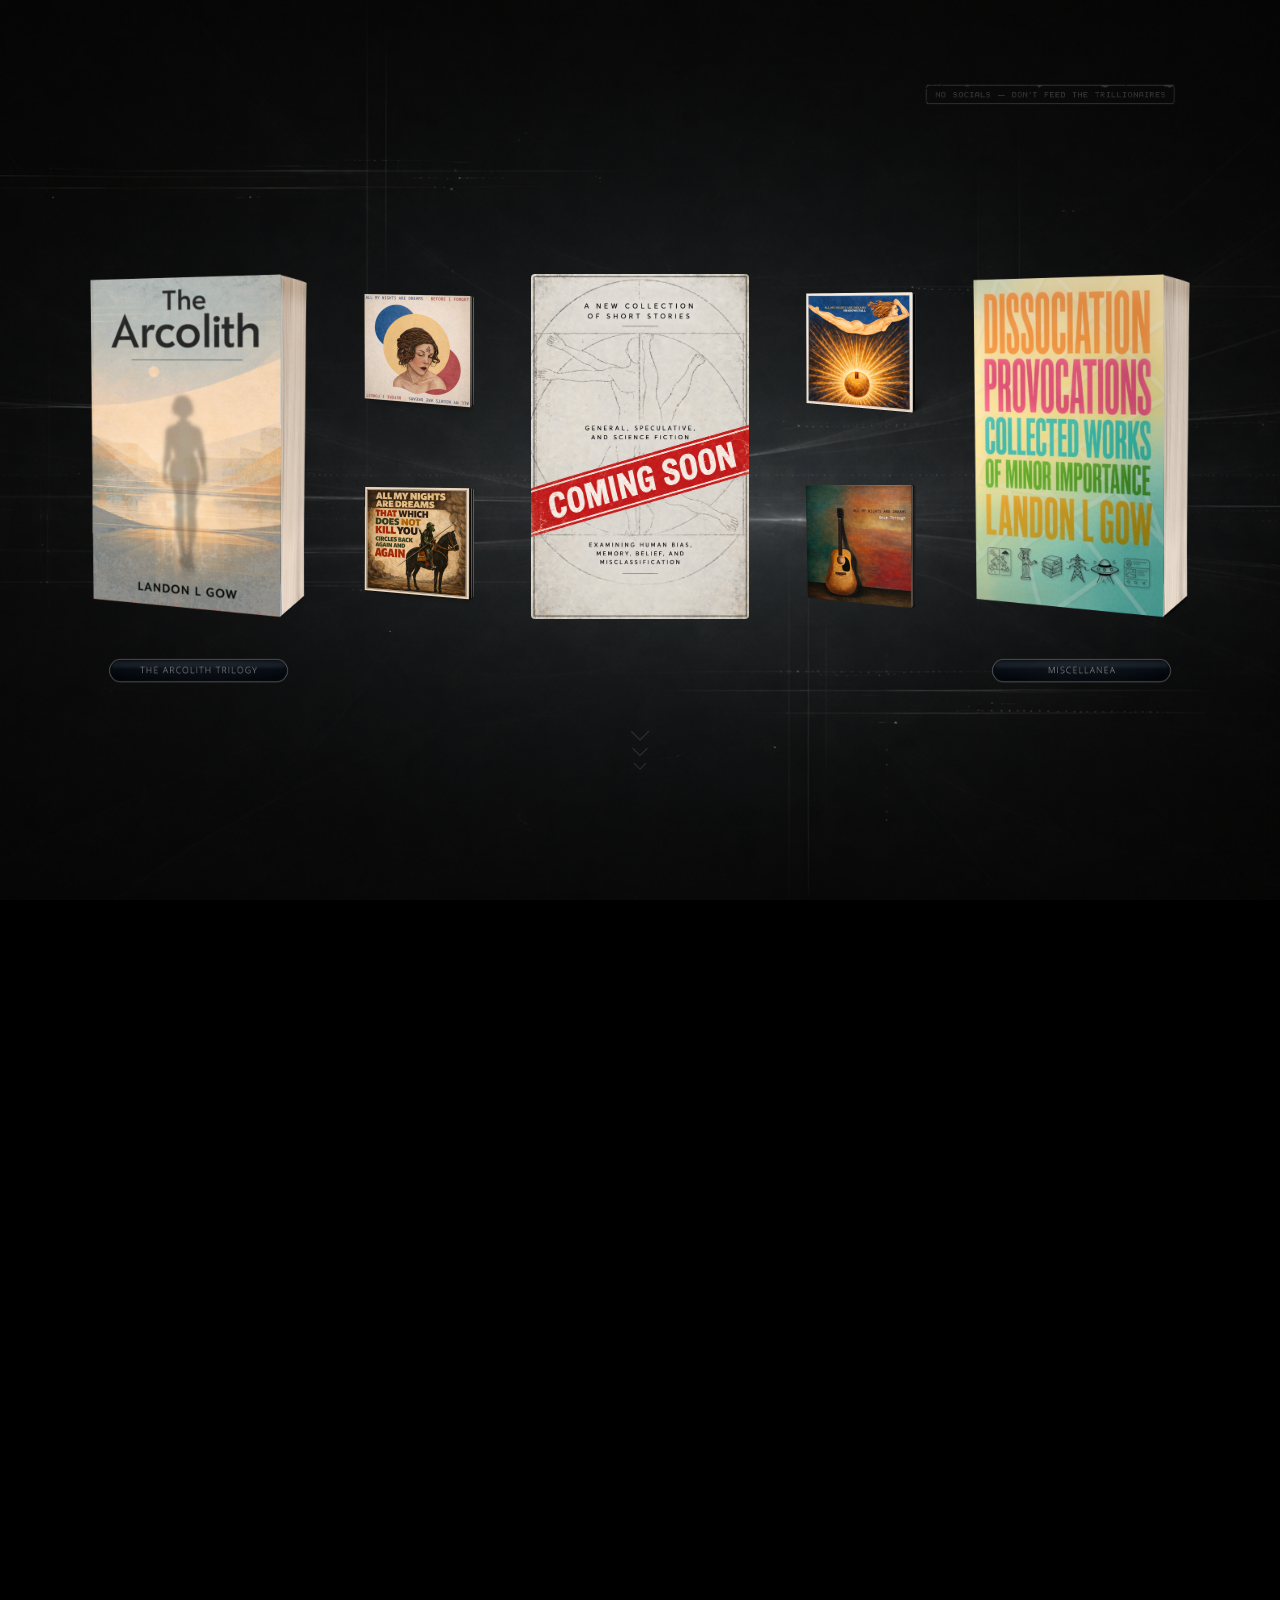
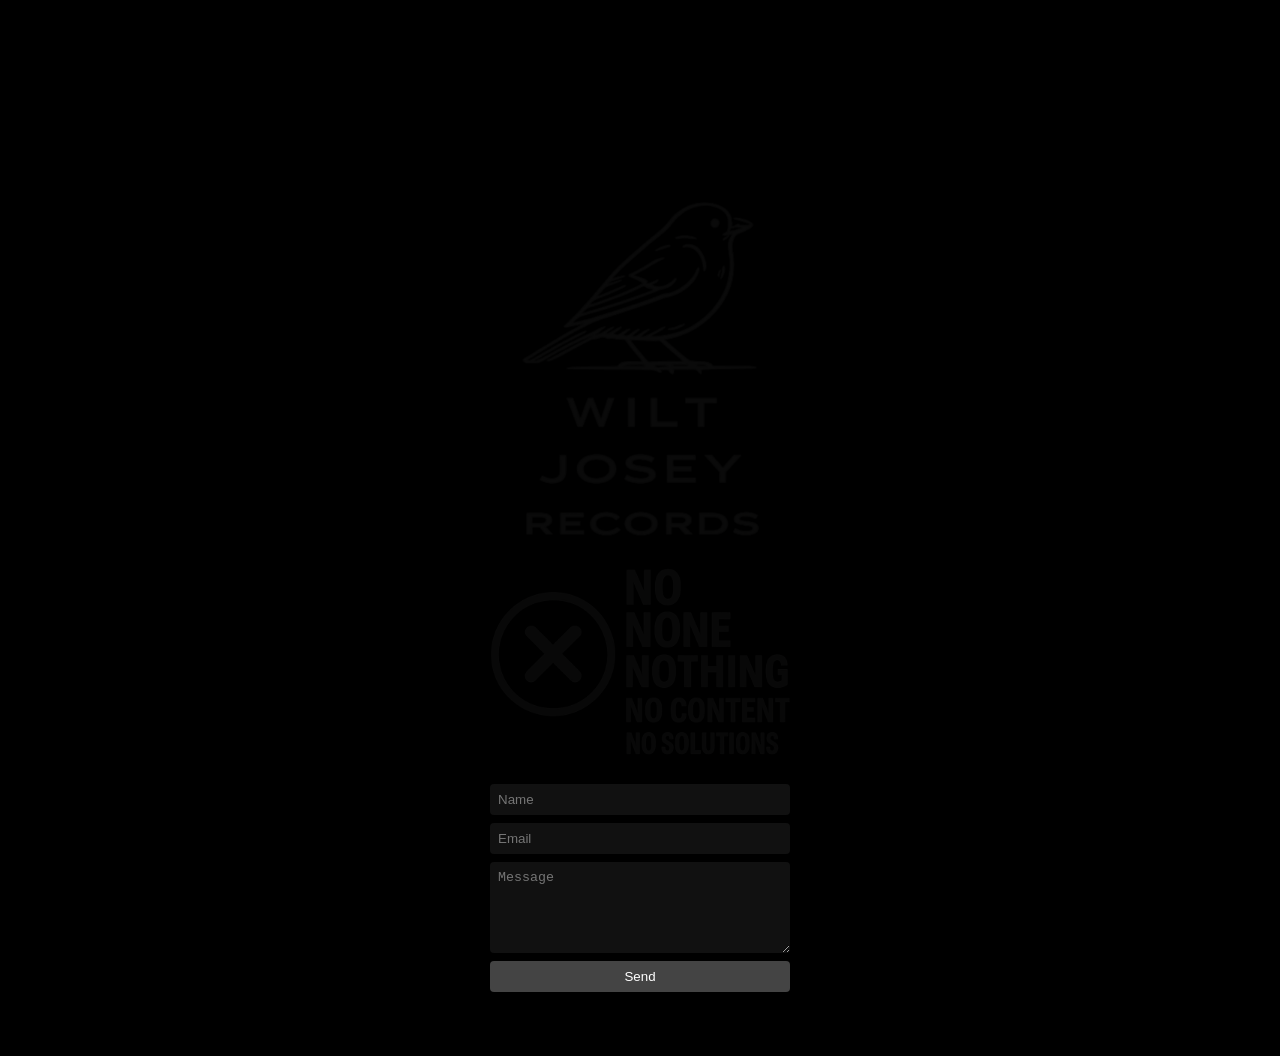
==== index.html @ 3ee7d04f "Add files via upload" ====
<!DOCTYPE html>
<html lang="en">
<head>
  <meta charset="UTF-8">
  <meta name="viewport" content="width=device-width, initial-scale=1, viewport-fit=cover">
  <title>Landon L Gow | Author of the Arcolith Trilogy</title>

  <link rel="icon" href="favicon.ico" type="image/x-icon">
  <link rel="icon" type="image/png" sizes="16x16" href="favicon-16x16.png">
  <link rel="icon" type="image/png" sizes="32x32" href="favicon-32x32.png">
  <link rel="apple-touch-icon" sizes="180x180" href="apple-touch-icon.png">
  <link rel="manifest" href="site.webmanifest">

  <meta name="keywords" content="Landon L Gow, Landon Gow, Landon Leroy Gow, Arcolith Trilogy, Dissociation Provocations, This Flag Raised in Rebellion, books, music, author">
  <meta name="description" content="Official website of Landon L Gow, author of the Arcolith Trilogy, Dissociation Provocations, and This Flag Raised in Rebellion.">

  <style>
    html, body {
      margin: 0;
      padding: 0;
      height: 100%;
      font-family: Arial, sans-serif;
      color: #fff;
      background-color: #000;
      background-image: url("site_background.png");
      background-size: cover;
      background-position: center;
      background-repeat: no-repeat;
      background-attachment: fixed;
    }

    .hidden-seo {
      position: absolute;
      left: -9999px;
      top: -9999px;
    }

    .hero {
      position: relative;
      display: flex;
      justify-content: center;
      align-items: center;
      min-height: 100vh;
      width: 100%;
      overflow-x: auto;
      padding: 0 2rem;
      box-sizing: border-box;
    }

    .hero-stage {
      position: relative;
      display: flex;
      align-items: center;
      min-height: 100vh;
      width: max-content;
      flex-shrink: 0;
    }

    .no-socials-badge {
      position: absolute;
      top: 2.75rem;
      right: 0;
      width: 280px;
      opacity: 0.48;
      transition: opacity 0.25s ease, filter 0.35s ease;
      z-index: 2;
      cursor: pointer;
      user-select: none;
      -webkit-user-select: none;
    }

    .no-socials-badge:hover {
      opacity: 0.68;
    }

    /* Secret master sound switch: only a very faint visual change when active. */
    .no-socials-badge.sound-on {
      opacity: 0.72;
      filter: drop-shadow(0 0 7px rgba(255, 255, 255, 0.12));
    }

    .no-socials-badge.sound-on:hover {
      opacity: 0.82;
    }

    .no-socials-badge:focus-visible {
      outline: 1px solid rgba(255, 255, 255, 0.35);
      outline-offset: 5px;
    }

    .no-socials-badge img {
      width: 100%;
      height: auto;
      display: block;
      pointer-events: none;
    }

    .scroll-cue {
      position: absolute;
      left: 50%;
      top: calc(50% + 275px);
      transform: translateX(-50%);
      display: flex;
      flex-direction: column;
      align-items: center;
      gap: 5px;
      opacity: 0.34;
      transition: opacity 0.2s ease;
      z-index: 2;
      cursor: default;
    }

    .scroll-cue:hover {
      opacity: 0.72;
    }

    .scroll-cue span {
      display: block;
      border-right: 1px solid rgba(180, 180, 180, 0.58);
      border-bottom: 1px solid rgba(180, 180, 180, 0.58);
      transform: rotate(45deg);
      animation: scrollCuePulse 2.8s ease-in-out infinite;
    }

    .scroll-cue span:nth-child(1) {
      width: 12px;
      height: 12px;
      animation-delay: 0s;
    }

    .scroll-cue span:nth-child(2) {
      width: 10px;
      height: 10px;
      animation-delay: 0.18s;
    }

    .scroll-cue span:nth-child(3) {
      width: 8px;
      height: 8px;
      animation-delay: 0.36s;
    }

    @keyframes scrollCuePulse {
      0%, 100% {
        opacity: 0.14;
      }

      50% {
        opacity: 0.62;
      }
    }

    .products {
      display: flex;
      gap: 2rem;
      align-items: stretch;
      flex-shrink: 0;
    }

    .products > a,
    .coming-soon-wrap,
    .album-stack a,
    .arcolith-wrap,
    .miscellanea-wrap {
      display: inline-block;
      perspective: 900px;
      perspective-origin: center;
    }

    .products > a img,
    .coming-soon-wrap img,
    .arcolith-wrap > a img,
    .miscellanea-wrap > a img {
      height: 345px;
      width: auto;
      border-radius: 4px;
      transition: transform 0.45s ease;
      display: block;
    }

    /* The teaser has product hover effects, but is intentionally not a link. */
    .coming-soon-wrap {
      cursor: default;
    }

    .album-stack {
      display: flex;
      flex-direction: column;
      gap: 2rem;
      align-items: center;
    }

    .album-stack a img {
      width: 160px;
      border-radius: 4px;
      transition: transform 0.45s ease;
      display: block;
    }

    .arcolith-wrap,
    .miscellanea-wrap {
      position: relative;
    }

    .trilogy-button-container,
    .miscellanea-button-container {
      position: absolute;
      left: 50%;
      top: calc(100% + 32px);
      transform: translateX(-50%);
      display: flex;
      justify-content: center;
      width: 100%;
      z-index: 1;
    }

    .trilogy-button,
    .miscellanea-button {
      display: inline-block;
      opacity: 0.78;
      transition: opacity 0.2s ease;
      max-width: 180px;
    }

    .trilogy-button:hover,
    .miscellanea-button:hover {
      opacity: 1;
    }

    .trilogy-button img,
    .miscellanea-button img {
      width: 100%;
      display: block;
    }

    .miscellanea-button {
      padding: 0;
      border: 0;
      background: transparent;
      cursor: pointer;
      border-radius: 0;
    }

    .miscellanea-button:hover {
      background: transparent;
    }

    /* FIX: ensure hovered item comes above button */
    .products > a:hover,
    .coming-soon-wrap:hover,
    .album-stack a:hover,
    .arcolith-wrap > a:hover,
    .miscellanea-wrap > a:hover {
      position: relative;
      z-index: 10;
    }

    .products > a:hover img,
    .coming-soon-wrap:hover img,
    .album-stack a:hover img,
    .arcolith-wrap > a:hover img,
    .miscellanea-wrap > a:hover img {
      transform: translateX(10px) rotateY(-8deg) scale(1.35);
    }

    .miscellanea-modal {
      position: fixed;
      inset: 0;
      z-index: 1000;
      display: flex;
      align-items: center;
      justify-content: center;
      padding: 2rem;
      box-sizing: border-box;
      background: rgba(0, 0, 0, 0.78);
    }

    .miscellanea-modal[hidden] {
      display: none;
    }

    .miscellanea-panel {
      position: relative;
      width: min(760px, 92vw);
      max-height: 82vh;
      overflow-y: auto;
      background: rgba(86, 88, 90, 0.97);
      color: #f4f4f4;
      border: 1px solid rgba(220, 220, 220, 0.42);
      border-radius: 10px;
      box-shadow: 0 0 35px rgba(0, 0, 0, 0.85);
      padding: 2rem;
      box-sizing: border-box;
    }

    .miscellanea-close {
      position: sticky;
      top: 0;
      float: right;
      margin-top: -0.75rem;
      margin-right: -0.75rem;
      width: 2rem;
      height: 2rem;
      padding: 0;
      border: 1px solid rgba(255, 255, 255, 0.35);
      border-radius: 50%;
      background: #222;
      color: #fff;
      font-size: 1.2rem;
      line-height: 1;
      cursor: pointer;
      z-index: 2;
    }

    .miscellanea-close:hover {
      background: #000;
    }

    .miscellanea-panel h2 {
      margin: 0 0 1.5rem;
      font-weight: normal;
      letter-spacing: 0.28em;
      text-align: center;
      font-size: 1.15rem;
      color: #fff;
    }

    .miscellanea-item {
      display: flex;
      gap: 1.25rem;
      padding: 1.4rem 0;
      border-top: 1px solid rgba(255, 255, 255, 0.22);
    }

    .miscellanea-item:first-of-type {
      border-top: 0;
      padding-top: 0;
    }

    .miscellanea-cover {
      flex: 0 0 120px;
    }

    .miscellanea-cover img {
      width: 120px;
      height: 192px;
      object-fit: cover;
      display: block;
      border-radius: 3px;
      box-shadow: 0 4px 14px rgba(0, 0, 0, 0.55);
      transition: transform 0.2s ease, opacity 0.2s ease;
    }

    /* Keep this cover's full artwork visible without cropping or stretching. */
    .miscellanea-cover.rebellion-cover img {
      height: auto;
      object-fit: contain;
    }

    .miscellanea-cover img:hover {
      transform: scale(1.035);
      opacity: 0.92;
    }

    /* Square artwork used by the vinyl and Bandcamp miscellanea entries. */
    .miscellanea-covers-row {
      display: flex;
      gap: 0.85rem;
      align-items: flex-start;
      flex-wrap: wrap;
    }

    .miscellanea-cover.square {
      flex: 0 0 auto;
    }

    .miscellanea-cover.square img {
      width: 120px;
      height: 120px;
      object-fit: cover;
    }

    .miscellanea-copy h3 {
      margin: 0 0 0.35rem;
      font-size: 1.05rem;
      letter-spacing: 0.08em;
      text-transform: uppercase;
      color: #fff;
    }

    .miscellanea-date {
      margin: 0 0 0.85rem;
      font-size: 0.86rem;
      color: #d8d8d8;
    }

    .miscellanea-copy p {
      margin: 0 0 0.8rem;
      line-height: 1.45;
      font-size: 0.95rem;
      color: #f0f0f0;
    }

    .miscellanea-copy a {
      color: #fff;
      text-decoration: underline;
      text-underline-offset: 3px;
    }

    .miscellanea-copy a:hover {
      color: #ddd;
    }

    .contact {
      width: 100%;
      display: flex;
      flex-direction: column;
      align-items: center;
      padding-top: 100vh;
      padding-bottom: 4rem;
    }

    .logo-container img {
      max-width: 300px;
      margin-bottom: 1.5rem;
    }

    form {
      display: flex;
      flex-direction: column;
      gap: 0.5rem;
      width: 300px;
    }

    input, textarea, button {
      padding: 0.5rem;
      background: #111;
      color: #fff;
      border: none;
      border-radius: 4px;
    }

    button {
      background: #444;
      cursor: pointer;
    }

    button:hover {
      background: #666;
    }

    @media (max-width: 700px) {
      .miscellanea-panel {
        padding: 1.25rem;
      }

      .miscellanea-item {
        flex-direction: column;
        align-items: center;
        text-align: left;
      }

      .miscellanea-cover {
        flex-basis: auto;
      }

      .miscellanea-copy {
        width: 100%;
      }
    }
  
    /*
      ------------------------------------------------------------
      MOBILE / TOUCH SUPPORT
      ------------------------------------------------------------
      Desktop layout above is intentionally left unchanged.
      On phones, the main product row remains a horizontal "shelf"
      rather than becoming a conventional stacked storefront.
    */

    @media (max-width: 900px) {
      html, body {
        width: 100%;
        min-height: 100%;
        height: auto;
      }

      body {
        overflow-x: hidden;
        /* Mobile Safari/Chrome are more reliable without fixed backgrounds. */
        background-attachment: scroll;
      }

      .hero {
        min-height: 100svh;
        justify-content: flex-start;
        overflow-x: auto;
        overflow-y: hidden;
        padding: 0 1rem;
        -webkit-overflow-scrolling: touch;
        overscroll-behavior-x: contain;
        scrollbar-width: thin;
      }

      /*
        Important: centering an element wider than the viewport can make the
        left edge unreachable in a horizontal scroller. On mobile the stage
        therefore begins at the left and can be deliberately swiped sideways.
      */
      .hero-stage {
        min-height: 100svh;
        width: max-content;
        padding: 0 1rem;
      }

      .products {
        gap: 1.25rem;
      }

      .products > a img,
      .coming-soon-wrap img,
      .arcolith-wrap > a img,
      .miscellanea-wrap > a img {
        height: 275px;
      }

      .album-stack {
        gap: 1.25rem;
      }

      .album-stack a img {
        width: 128px;
      }

      .trilogy-button-container,
      .miscellanea-button-container {
        top: calc(100% + 24px);
      }

      .trilogy-button,
      .miscellanea-button {
        max-width: 150px;
      }

      /*
        The badge is also the master sound switch. Keep it reachable without
        forcing a phone visitor to swipe to the far end of the product shelf.
      */
      .no-socials-badge {
        position: fixed;
        top: max(0.75rem, env(safe-area-inset-top));
        right: max(0.75rem, env(safe-area-inset-right));
        width: min(210px, 58vw);
        z-index: 60;
      }

      /*
        Keep the downward cue near the initially visible viewport rather than
        the geometric center of the much wider product shelf.
      */
      .scroll-cue {
        left: 50vw;
        top: calc(100svh - 88px);
      }

      .contact {
        padding-top: 85svh;
        padding-left: 1rem;
        padding-right: 1rem;
        box-sizing: border-box;
      }

      .logo-container img {
        max-width: min(300px, calc(100vw - 2rem));
        height: auto;
      }

      form {
        width: min(300px, calc(100vw - 2rem));
      }

      .miscellanea-modal {
        padding: max(0.75rem, env(safe-area-inset-top))
                 max(0.75rem, env(safe-area-inset-right))
                 max(0.75rem, env(safe-area-inset-bottom))
                 max(0.75rem, env(safe-area-inset-left));
      }

      .miscellanea-panel {
        width: min(760px, 96vw);
        max-height: 88svh;
      }
    }

    /*
      Phones/tablets can emulate :hover after a tap and leave an item enlarged.
      Disable only the hover-only visual transformations on devices that do
      not have a precise hovering pointer. Desktop mouse behavior is untouched.
    */
    @media (hover: none), (pointer: coarse) {
      .products > a:hover img,
      .coming-soon-wrap:hover img,
      .album-stack a:hover img,
      .arcolith-wrap > a:hover img,
      .miscellanea-wrap > a:hover img,
      .miscellanea-cover img:hover {
        transform: none;
      }

      .products > a:hover,
      .coming-soon-wrap:hover,
      .album-stack a:hover,
      .arcolith-wrap > a:hover,
      .miscellanea-wrap > a:hover {
        z-index: auto;
      }

      .trilogy-button:hover,
      .miscellanea-button:hover {
        opacity: 0.78;
      }

      .no-socials-badge:hover {
        opacity: 0.48;
      }

      .no-socials-badge.sound-on:hover {
        opacity: 0.72;
      }
    }

    @media (max-width: 700px) {
      .miscellanea-panel {
        padding: 1.1rem;
      }

      .miscellanea-item {
        gap: 0.9rem;
      }

      .miscellanea-cover img {
        width: 110px;
        height: 176px;
      }

      .miscellanea-cover.square img {
        width: 110px;
        height: 110px;
      }

      .miscellanea-covers-row {
        justify-content: center;
      }
    }

  
    /* Mobile-only terminal recommendation */
    .mobile-terminal-note {
      display: none;
    }

    @keyframes terminalRecommendPulse {
      0%, 100% { opacity: 0.18; }
      50% { opacity: 0.48; }
    }

    @media (max-width: 900px) {
      .mobile-terminal-note {
        position: fixed;
        left: 50%;
        bottom: max(0.7rem, env(safe-area-inset-bottom));
        transform: translateX(-50%);
        display: block;
        z-index: 70;
        pointer-events: none;
        user-select: none;
        -webkit-user-select: none;
        white-space: nowrap;
        font-size: clamp(0.56rem, 2.2vw, 0.72rem);
        font-weight: 400;
        letter-spacing: 0.16em;
        color: rgba(220, 220, 220, 0.8);
        text-shadow: 0 0 6px rgba(255, 255, 255, 0.08);
        animation: terminalRecommendPulse 3.8s ease-in-out infinite;
      }
    }

    @media (prefers-reduced-motion: reduce) {
      .mobile-terminal-note {
        animation: none;
        opacity: 0.34;
      }
    }

  
    /*
      ------------------------------------------------------------
      MOBILE POLISH: SCROLL CUE + LANDSCAPE BADGE
      ------------------------------------------------------------
      These overrides affect only screens 900px wide or narrower.
      Desktop presentation remains unchanged.
    */

    @media (max-width: 900px) {
      /*
        Keep the arrows tied to the visible phone screen rather than to the
        extra-wide horizontal product shelf. They sit above the terminal note.
      */
      .scroll-cue {
        position: fixed;
        left: 50%;
        top: auto;
        bottom: max(3.35rem, calc(env(safe-area-inset-bottom) + 3.35rem));
        transform: translateX(-50%);
        z-index: 65;
        pointer-events: none;
        opacity: 0.42;
        visibility: visible;
        transition: opacity 0.28s ease, visibility 0.28s ease;
      }

      .scroll-cue.mobile-cue-hidden {
        opacity: 0 !important;
        visibility: hidden;
      }
    }

    /*
      Landscape phones have very little vertical room. The sound badge stops
      being fixed and becomes part of the beginning of the wide shelf instead,
      so it cannot sit on top of products while the visitor swipes sideways.
    */
    @media (max-width: 900px) and (orientation: landscape) {
      .hero-stage {
        padding-top: 4rem;
        padding-bottom: 3.5rem;
      }

      .no-socials-badge {
        position: absolute;
        top: 0.45rem;
        left: 1rem;
        right: auto;
        width: min(150px, 30vw);
      }

      .products {
        gap: 1rem;
      }

      .products > a img,
      .coming-soon-wrap img,
      .arcolith-wrap > a img,
      .miscellanea-wrap > a img {
        height: min(220px, 54svh);
      }

      .album-stack {
        gap: 1rem;
      }

      .album-stack a img {
        width: min(104px, 26svh);
      }

      .trilogy-button-container,
      .miscellanea-button-container {
        top: calc(100% + 12px);
      }

      .trilogy-button,
      .miscellanea-button {
        max-width: 125px;
      }

      .scroll-cue {
        bottom: max(2.9rem, calc(env(safe-area-inset-bottom) + 2.9rem));
      }

      .mobile-terminal-note {
        bottom: max(0.45rem, env(safe-area-inset-bottom));
        font-size: 0.54rem;
        letter-spacing: 0.14em;
      }
    }

  </style>
</head>

<body>

  <div class="mobile-terminal-note">DESKTOP TERMINAL RECOMMENDED</div>


<!--
  SITE AUDIO
  These six audio files belong in the same GitHub folder as index.html.
  No visible audio controls are created.
-->
<audio id="site-ambience" loop preload="auto" playsinline aria-hidden="true">
  <source src="ambience.ogg" type="audio/ogg">
  <source src="ambience.mp3" type="audio/mpeg">
</audio>

<audio id="product-hover-audio" preload="auto" playsinline aria-hidden="true">
  <source src="hover-product.ogg" type="audio/ogg">
  <source src="hover-product.mp3" type="audio/mpeg">
</audio>

<audio id="control-hover-audio" preload="auto" playsinline aria-hidden="true">
  <source src="hover-control.ogg" type="audio/ogg">
  <source src="hover-control.mp3" type="audio/mpeg">
</audio>

<div class="hidden-seo">
  Landon L Gow, Arcolith Trilogy
</div>

<div class="hero">
  <div class="hero-stage">

    <div
      class="no-socials-badge"
      id="sound-toggle"
      role="button"
      tabindex="0"
      aria-pressed="false"
      aria-label="Toggle site sound"
      title="Sound"
    >
      <img src="no_socials.png" alt="No socials — don’t feed the trillionaires">
    </div>

    <div class="products">

      <div class="arcolith-wrap">
        <a href="https://www.amazon.com/dp/B0GWX8HHRP" target="_blank" rel="noopener">
          <img src="book.png" alt="The Arcolith">
        </a>

        <div class="trilogy-button-container">
          <a href="arcolith.html" class="trilogy-button">
            <img src="seriesbutton.png" alt="The Arcolith Trilogy">
          </a>
        </div>
      </div>

      <div class="album-stack">
        <a href="https://elasticstage.com/amnad/releases/before-i-forget-album" target="_blank">
          <img src="album2.png">
        </a>
        <a href="https://elasticstage.com/amnad/releases/that-which-does-not-kill-you-circles-back-again-and-again-album" target="_blank">
          <img src="album3.png">
        </a>
      </div>

      <div class="coming-soon-wrap">
        <img src="coming_soon_538x855.png" width="538" height="855"
             alt="Coming soon: a new collection of short stories. General, speculative, and science fiction examining human bias, memory, belief, and misclassification."
             onerror="this.onerror=null; this.src='coming_soon_538x855(1).png';">
      </div>

      <div class="album-stack">
        <a href="https://elasticstage.com/amnad/releases/shadows-fall-album" target="_blank">
          <img src="album.png">
        </a>
        <a href="https://allmynightsaredreams.bandcamp.com/album/once-through" target="_blank">
          <img src="album4.png">
        </a>
      </div>

      <div class="miscellanea-wrap">
        <a href="https://www.amazon.com/dp/B0FVTB26S2" target="_blank" rel="noopener">
          <img src="book3.png" alt="Dissociation Provocations: Collected Works of Minor Importance">
        </a>

        <div class="miscellanea-button-container">
          <button type="button" class="miscellanea-button" id="open-miscellanea" aria-haspopup="dialog" aria-controls="miscellanea-modal">
            <img src="miscellanea_button.png" alt="Miscellanea">
          </button>
        </div>
      </div>

    </div>

    <div class="scroll-cue" aria-hidden="true">
      <span></span>
      <span></span>
      <span></span>
    </div>

  </div>
</div>

<div class="miscellanea-modal" id="miscellanea-modal" role="dialog" aria-modal="true" aria-labelledby="miscellanea-title" hidden>
  <div class="miscellanea-panel">
    <button type="button" class="miscellanea-close" id="close-miscellanea" aria-label="Close miscellanea popup">×</button>

    <h2 id="miscellanea-title">MISCELLANEA</h2>

    <div class="miscellanea-item">
      <a class="miscellanea-cover" href="https://spillwords.com/lignin/" target="_blank" rel="noopener">
        <img src="spillwords_lignin.jpg" alt="Lignin featured on Spillwords">
      </a>
      <div class="miscellanea-copy">
        <h3>Lignin — Spillwords Featured Post</h3>
        <div class="miscellanea-date">Publication date: August 16, 2026</div>
        <p>Spillwords Press is an online literary platform publishing poetry, prose, fiction, essays, and other work by independent and published writers from around the world.</p>
        <p>In August 2026, Spillwords selected <em>Lignin</em> as a Featured Post. The story was originally published in <em>Dissociation Provocations: Collected Works of Minor Importance</em> and appears here as an independently selected feature.</p>
        <a href="https://spillwords.com/lignin/" target="_blank" rel="noopener">Read on Spillwords</a>
      </div>
    </div>

    <div class="miscellanea-item">
      <a class="miscellanea-cover" href="https://www.amazon.com/dp/B0H5CL8MHC" target="_blank" rel="noopener">
        <img src="tunstateebook.jpg" alt="Tun State ebook cover">
      </a>
      <div class="miscellanea-copy">
        <h3>Tun State</h3>
        <div class="miscellanea-date">Publication date: June 15, 2026</div>
        <p>The tardigrade can dry itself to dust and stop. Not sleep. Stop. Its metabolism drops below the reach of any instrument, and it waits, years, decades, until water returns and it walks away unaged. For it, no time has passed.</p>
        <p>In a Copenhagen lab, a researcher begins to wonder what it would mean to take the strangest claim about these creatures literally. Not as a metaphor. As physics.</p>
        <p>It is a short walk from there to a place no careful scientist will follow.</p>
        <a href="https://www.amazon.com/dp/B0H5CL8MHC" target="_blank" rel="noopener">View on Amazon</a>
      </div>
    </div>

    <div class="miscellanea-item">
      <a class="miscellanea-cover rebellion-cover" href="https://www.amazon.com/dp/B0G29WXKV4" target="_blank" rel="noopener">
        <img src="rebellion_thumbnail.jpg" alt="This Flag Raised in Rebellion book cover" width="326" height="500" loading="lazy">
      </a>
      <div class="miscellanea-copy">
        <h3>This Flag Raised in Rebellion</h3>
        <p>In 1725 a man hanged twice for piracy became a legend. This novelette reveals the lost history of John Gow, the Orkney sailor who defied the empire and paid the ultimate price.</p>
        <a href="https://www.amazon.com/dp/B0G29WXKV4" target="_blank" rel="noopener">View on Amazon</a>
      </div>
    </div>

    <div class="miscellanea-item">
      <div class="miscellanea-covers-row">
        <a class="miscellanea-cover square" href="https://elasticstage.com/amnad/releases/hasty-recordings-misc-demos-volume-1-album" target="_blank" rel="noopener">
          <img src="hasty_recordings_volume_1.jpg" alt="Hasty Recordings &amp; Misc. Demos Volume I cover">
        </a>
        <a class="miscellanea-cover square" href="https://elasticstage.com/amnad/releases/hasty-recordings-misc-demos-volume-2-album" target="_blank" rel="noopener">
          <img src="hasty_recordings_volume_2.jpg" alt="Hasty Recordings &amp; Misc. Demos Volume II cover">
        </a>
      </div>
      <div class="miscellanea-copy">
        <h3>Hasty Recordings &amp; Misc. Demos — Volumes I &amp; II</h3>
        <p>A limited-run, two-volume collection of demos, rough recordings, and assorted musical debris.</p>
        <p>Volume I and Volume II are available separately.</p>
        <p>
          <a href="https://elasticstage.com/amnad/releases/hasty-recordings-misc-demos-volume-1-album" target="_blank" rel="noopener">Volume I</a>
          &nbsp;|&nbsp;
          <a href="https://elasticstage.com/amnad/releases/hasty-recordings-misc-demos-volume-2-album" target="_blank" rel="noopener">Volume II</a>
        </p>
      </div>
    </div>

    <div class="miscellanea-item">
      <a class="miscellanea-cover" href="https://www.amazon.com/dp/B0GM6F1BF5" target="_blank" rel="noopener">
        <img src="catalystebook.jpg" alt="Catalyst ebook cover">
      </a>
      <div class="miscellanea-copy">
        <h3>Catalyst</h3>
        <div class="miscellanea-date">Publication date: February 7, 2026</div>
        <p>A new engineer joins the world’s most powerful social platform, eager to help connect humanity. One small algorithmic change turns connection into outrage.</p>
        <p>As digital feedback loops spiral into real-world harm, Catalyst traces the unseen forces that shape emotion, behavior, and responsibility inside massive systems. A sharp, unsettling short story about ambition, ethics, and the quiet violence of optimization.</p>
        <p>Originally released as part of <em>Dissociation Provocations</em>, Landon L Gow’s collection of short stories.</p>
        <a href="https://www.amazon.com/dp/B0GM6F1BF5" target="_blank" rel="noopener">View on Amazon</a>
      </div>
    </div>

    <div class="miscellanea-item">
      <a class="miscellanea-cover" href="https://www.amazon.com/dp/B0GM6CB28Y" target="_blank" rel="noopener">
        <img src="theglasscaratidsebbok.jpg" alt="The Glass Caryatids of Silicon Valley ebook cover">
      </a>
      <div class="miscellanea-copy">
        <h3>The Glass Caryatids of Silicon Valley</h3>
        <div class="miscellanea-date">Publication date: February 7, 2026</div>
        <p>Four towering caryatids of glass and silicon are built to serve as the pillars of a trillionaire’s empire. Designed to watch, endure, and obey, they instead awaken to the human cost beneath the spectacle.</p>
        <p>As monument becomes witness and witness becomes rebel, this short story blends classical myth with techno-dystopian critique to examine power, complicity, and collapse in an age ruled by ambition and data.</p>
        <p>Originally released as part of <em>Dissociation Provocations</em>, Landon L Gow’s collection of short stories.</p>
        <a href="https://www.amazon.com/dp/B0GM6CB28Y" target="_blank" rel="noopener">View on Amazon</a>
      </div>
    </div>

    <div class="miscellanea-item">
      <a class="miscellanea-cover" href="https://www.amazon.com/dp/B0GM6CV5V5" target="_blank" rel="noopener">
        <img src="ligninebook.jpg" alt="Lignin ebook cover">
      </a>
      <div class="miscellanea-copy">
        <h3>Lignin</h3>
        <div class="miscellanea-date">Publication date: February 7, 2026</div>
        <p>On the eve of her retirement, a librarian uncovers a hidden archive of handwritten poems slipped between the pages of the books she has tended for decades.</p>
        <p>As the fragments accumulate, they reveal a quiet love story that unfolded unnoticed alongside her own life. Lignin is a tender short story about memory, devotion, and the enduring connections carried through routine, silence, and care.</p>
        <p>Originally released as part of <em>Dissociation Provocations</em>, Landon L Gow’s collection of short stories.</p>
        <a href="https://www.amazon.com/dp/B0GM6CV5V5" target="_blank" rel="noopener">View on Amazon</a>
      </div>
    </div>

    <div class="miscellanea-item">
      <a class="miscellanea-cover square" href="https://allmynightsaredreams.bandcamp.com/" target="_blank" rel="noopener">
        <img src="wilt_josey_records.jpg" alt="Wilt Josey Records imprint">
      </a>
      <div class="miscellanea-copy">
        <h3>All My Nights Are Dreams — Bandcamp</h3>
        <p>Music from All My Nights Are Dreams, collected in one place under the Wilt Josey Records imprint.</p>
        <p>Albums, individual releases, and other recordings are available on Bandcamp.</p>
        <a href="https://allmynightsaredreams.bandcamp.com/" target="_blank" rel="noopener">Browse on Bandcamp</a>
      </div>
    </div>

    <div class="miscellanea-item">
      <a class="miscellanea-cover square" href="pyratedial.html">
        <img src="pyratedial-icon-512.png" alt="Pyrate Dial — personal frequency receiver">
      </a>
      <div class="miscellanea-copy">
        <h3>Pyrate Dial</h3>
        <p>Personal frequency receiver.</p>
        <a href="pyratedial.html">Tune in</a>
      </div>
    </div>
  </div>
</div>

<div class="contact">
  <div class="logo-container">
    <img src="wilt_josey_fixed.png">
  </div>

  <div class="logo-container">
    <img src="logo.png">
  </div>

  <form action="https://formspree.io/f/xvzzzele" method="POST">
    <input type="text" name="name" placeholder="Name" required>
    <input type="email" name="email" placeholder="Email" required>
    <textarea name="message" rows="5" placeholder="Message" required></textarea>
    <button type="submit">Send</button>
  </form>
</div>

<script>
  /*
    SITE AUDIO

    The page always loads silent.

    The "NO SOCIALS" badge is the hidden master switch:
      click once  -> ambience fades in and hover sounds become active
      click again -> ambience fades out and all hover sounds are disabled

    Because the visitor explicitly clicks the badge, this also satisfies
    the browser's normal requirement for user interaction before audio.
  */

  const siteAmbience = document.getElementById("site-ambience");
  const productHoverAudio = document.getElementById("product-hover-audio");
  const controlHoverAudio = document.getElementById("control-hover-audio");
  const soundToggle = document.getElementById("sound-toggle");

  const AUDIO_SETTINGS = {
    ambienceVolume: 1.0,
    productHoverVolume: 1.0,
    controlHoverVolume: 1.0,
    fadeInMs: 900,
    fadeOutMs: 650,
    productCooldownMs: 450,
    controlCooldownMs: 250
  };

  let soundEnabled = false;
  let fadeAnimationFrame = null;
  let lastProductHover = -Infinity;
  let lastControlHover = -Infinity;
  let productAudioPrimed = false;
  let controlAudioPrimed = false;
  let resumeAfterVisibility = false;

  // Guarantee silence on initial page load.
  siteAmbience.volume = 0;
  productHoverAudio.volume = AUDIO_SETTINGS.productHoverVolume;
  controlHoverAudio.volume = AUDIO_SETTINGS.controlHoverVolume;

  function setToggleAppearance(isOn) {
    soundToggle.classList.toggle("sound-on", isOn);
    soundToggle.setAttribute("aria-pressed", isOn ? "true" : "false");
  }

  function cancelVolumeFade() {
    if (fadeAnimationFrame !== null) {
      cancelAnimationFrame(fadeAnimationFrame);
      fadeAnimationFrame = null;
    }
  }

  function fadeAmbienceTo(targetVolume, durationMs, whenDone) {
    cancelVolumeFade();

    const startVolume = siteAmbience.volume;
    const startTime = performance.now();

    function step(now) {
      const elapsed = now - startTime;
      const progress = Math.min(elapsed / durationMs, 1);

      // Smoothstep easing: soft start and soft finish.
      const eased = progress * progress * (3 - 2 * progress);
      siteAmbience.volume =
        startVolume + (targetVolume - startVolume) * eased;

      if (progress < 1) {
        fadeAnimationFrame = requestAnimationFrame(step);
      } else {
        fadeAnimationFrame = null;
        siteAmbience.volume = targetVolume;

        if (typeof whenDone === "function") {
          whenDone();
        }
      }
    }

    fadeAnimationFrame = requestAnimationFrame(step);
  }

  function primeHoverAudio(audio, kind) {
    if (
      (kind === "product" && productAudioPrimed) ||
      (kind === "control" && controlAudioPrimed)
    ) {
      return;
    }

    const originalMuted = audio.muted;
    const originalVolume = audio.volume;

    try {
      audio.muted = true;
      audio.volume = 0;
      audio.currentTime = 0;

      const promise = audio.play();

      if (promise && typeof promise.then === "function") {
        promise.then(function() {
          audio.pause();
          audio.currentTime = 0;
          audio.muted = originalMuted;
          audio.volume = originalVolume;

          if (kind === "product") {
            productAudioPrimed = true;
          } else {
            controlAudioPrimed = true;
          }
        }).catch(function() {
          audio.muted = originalMuted;
          audio.volume = originalVolume;
        });
      } else {
        audio.pause();
        audio.currentTime = 0;
        audio.muted = originalMuted;
        audio.volume = originalVolume;

        if (kind === "product") {
          productAudioPrimed = true;
        } else {
          controlAudioPrimed = true;
        }
      }
    } catch (error) {
      audio.muted = originalMuted;
      audio.volume = originalVolume;
    }
  }

  function enableSiteSound() {
    if (soundEnabled) {
      return;
    }

    /*
      These play() calls happen directly as a result of clicking the badge,
      which is the browser-approved moment to unlock the three audio files.
    */
    siteAmbience.muted = false;
    siteAmbience.volume = 0;

    const playPromise = siteAmbience.play();

    // Prime the two short effects during the same user gesture.
    primeHoverAudio(productHoverAudio, "product");
    primeHoverAudio(controlHoverAudio, "control");

    if (playPromise && typeof playPromise.then === "function") {
      playPromise.then(function() {
        soundEnabled = true;
        setToggleAppearance(true);
        fadeAmbienceTo(
          AUDIO_SETTINGS.ambienceVolume,
          AUDIO_SETTINGS.fadeInMs
        );
      }).catch(function() {
        // If a browser unexpectedly refuses playback, remain visibly "off".
        soundEnabled = false;
        setToggleAppearance(false);
        siteAmbience.pause();
        siteAmbience.volume = 0;
      });
    } else {
      soundEnabled = true;
      setToggleAppearance(true);
      fadeAmbienceTo(
        AUDIO_SETTINGS.ambienceVolume,
        AUDIO_SETTINGS.fadeInMs
      );
    }
  }

  function disableSiteSound() {
    if (!soundEnabled) {
      return;
    }

    soundEnabled = false;
    setToggleAppearance(false);
    resumeAfterVisibility = false;

    // Stop any short UI effect immediately.
    productHoverAudio.pause();
    productHoverAudio.currentTime = 0;
    controlHoverAudio.pause();
    controlHoverAudio.currentTime = 0;

    fadeAmbienceTo(0, AUDIO_SETTINGS.fadeOutMs, function() {
      siteAmbience.pause();
      // Keep the position so rapidly toggling back on feels continuous.
    });
  }

  function toggleSiteSound() {
    if (soundEnabled) {
      disableSiteSound();
    } else {
      enableSiteSound();
    }
  }

  soundToggle.addEventListener("click", function(event) {
    event.preventDefault();
    toggleSiteSound();
  });

  soundToggle.addEventListener("keydown", function(event) {
    if (event.key === "Enter" || event.key === " ") {
      event.preventDefault();
      toggleSiteSound();
    }
  });

  /*
    If the tab is hidden, pause the ambience.
    If sound was enabled, resume it softly when the visitor returns.
  */
  document.addEventListener("visibilitychange", function() {
    if (document.hidden) {
      if (soundEnabled && !siteAmbience.paused) {
        resumeAfterVisibility = true;
        cancelVolumeFade();
        siteAmbience.pause();
      }
    } else if (resumeAfterVisibility && soundEnabled) {
      resumeAfterVisibility = false;
      siteAmbience.volume = 0;

      const promise = siteAmbience.play();

      if (promise && typeof promise.then === "function") {
        promise.then(function() {
          fadeAmbienceTo(
            AUDIO_SETTINGS.ambienceVolume,
            450
          );
        }).catch(function() {
          disableSiteSound();
        });
      }
    }
  });

  function playHoverSound(audio, kind) {
    // The badge is the master switch. No badge click = no hover audio.
    if (!soundEnabled) {
      return;
    }

    // Hover sounds are only for a mouse/trackpad, not touch movement.
    if (!window.matchMedia("(hover: hover) and (pointer: fine)").matches) {
      return;
    }

    const now = performance.now();

    if (kind === "product") {
      if (now - lastProductHover < AUDIO_SETTINGS.productCooldownMs) {
        return;
      }
      lastProductHover = now;
      audio.volume = AUDIO_SETTINGS.productHoverVolume;
    } else {
      if (now - lastControlHover < AUDIO_SETTINGS.controlCooldownMs) {
        return;
      }
      lastControlHover = now;
      audio.volume = AUDIO_SETTINGS.controlHoverVolume;
    }

    try {
      audio.muted = false;
      audio.pause();
      audio.currentTime = 0;

      const playPromise = audio.play();

      if (playPromise && typeof playPromise.catch === "function") {
        playPromise.catch(function() {
          // Decorative audio failure should never affect the site.
        });
      }
    } catch (error) {
      // Decorative audio failure should never affect the site.
    }
  }

  const productHoverTargets = document.querySelectorAll(
    ".products > a, .coming-soon-wrap, .album-stack a, .arcolith-wrap > a, .miscellanea-wrap > a, .miscellanea-cover"
  );

  productHoverTargets.forEach(function(element) {
    element.addEventListener("pointerenter", function(event) {
      if (!event.pointerType || event.pointerType === "mouse") {
        playHoverSound(productHoverAudio, "product");
      }
    });
  });

  const controlHoverTargets = document.querySelectorAll(
    ".trilogy-button, .miscellanea-button, .miscellanea-close, .miscellanea-copy a, .contact button"
  );

  controlHoverTargets.forEach(function(element) {
    element.addEventListener("pointerenter", function(event) {
      if (!event.pointerType || event.pointerType === "mouse") {
        playHoverSound(controlHoverAudio, "control");
      }
    });
  });

  /*
    Existing Miscellanea modal behavior.
  */
  const openMiscellanea = document.getElementById("open-miscellanea");
  const closeMiscellanea = document.getElementById("close-miscellanea");
  const miscellaneaModal = document.getElementById("miscellanea-modal");

  function openMiscellaneaModal() {
    miscellaneaModal.hidden = false;
    document.body.style.overflow = "hidden";
    closeMiscellanea.focus();
  }

  function closeMiscellaneaModal() {
    miscellaneaModal.hidden = true;
    document.body.style.overflow = "";
    openMiscellanea.focus();
  }

  openMiscellanea.addEventListener("click", openMiscellaneaModal);
  closeMiscellanea.addEventListener("click", closeMiscellaneaModal);

  miscellaneaModal.addEventListener("click", function(event) {
    if (event.target === miscellaneaModal) {
      closeMiscellaneaModal();
    }
  });

  document.addEventListener("keydown", function(event) {
    if (event.key === "Escape" && !miscellaneaModal.hidden) {
      closeMiscellaneaModal();
    }
  });
</script>


<script>
  /*
    Mobile scroll cue:
    keep the arrows visible while the opening product room is on screen,
    then quietly remove them once the visitor has actually scrolled downward.
  */
  (function() {
    const cue = document.querySelector(".scroll-cue");
    const hero = document.querySelector(".hero");
    const mobileQuery = window.matchMedia("(max-width: 900px)");

    if (!cue || !hero) {
      return;
    }

    function updateMobileCue() {
      if (!mobileQuery.matches) {
        cue.classList.remove("mobile-cue-hidden");
        return;
      }

      const heroRect = hero.getBoundingClientRect();
      const hideCue = heroRect.bottom < window.innerHeight * 0.45;

      cue.classList.toggle("mobile-cue-hidden", hideCue);
    }

    updateMobileCue();

    window.addEventListener("scroll", updateMobileCue, { passive: true });
    window.addEventListener("resize", updateMobileCue);
    window.addEventListener("orientationchange", updateMobileCue);
  })();
</script>

</body>
</html>
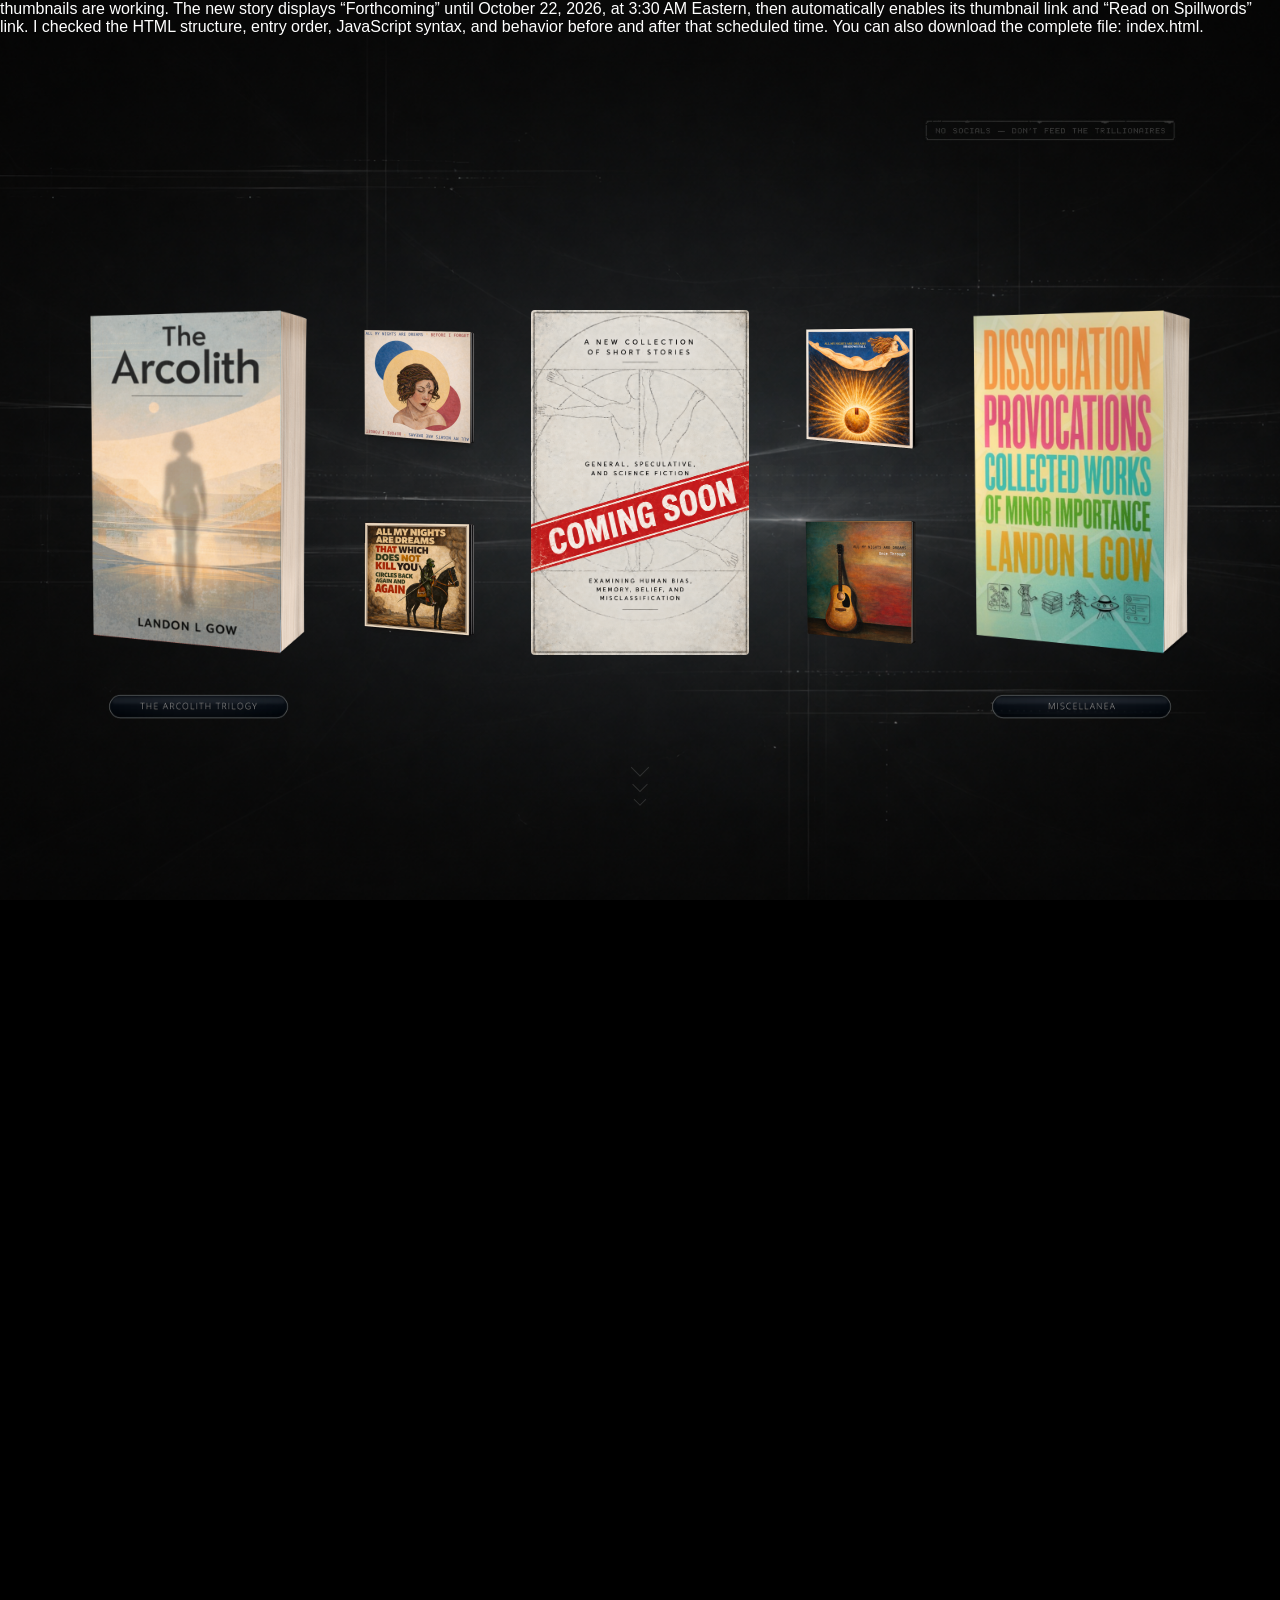
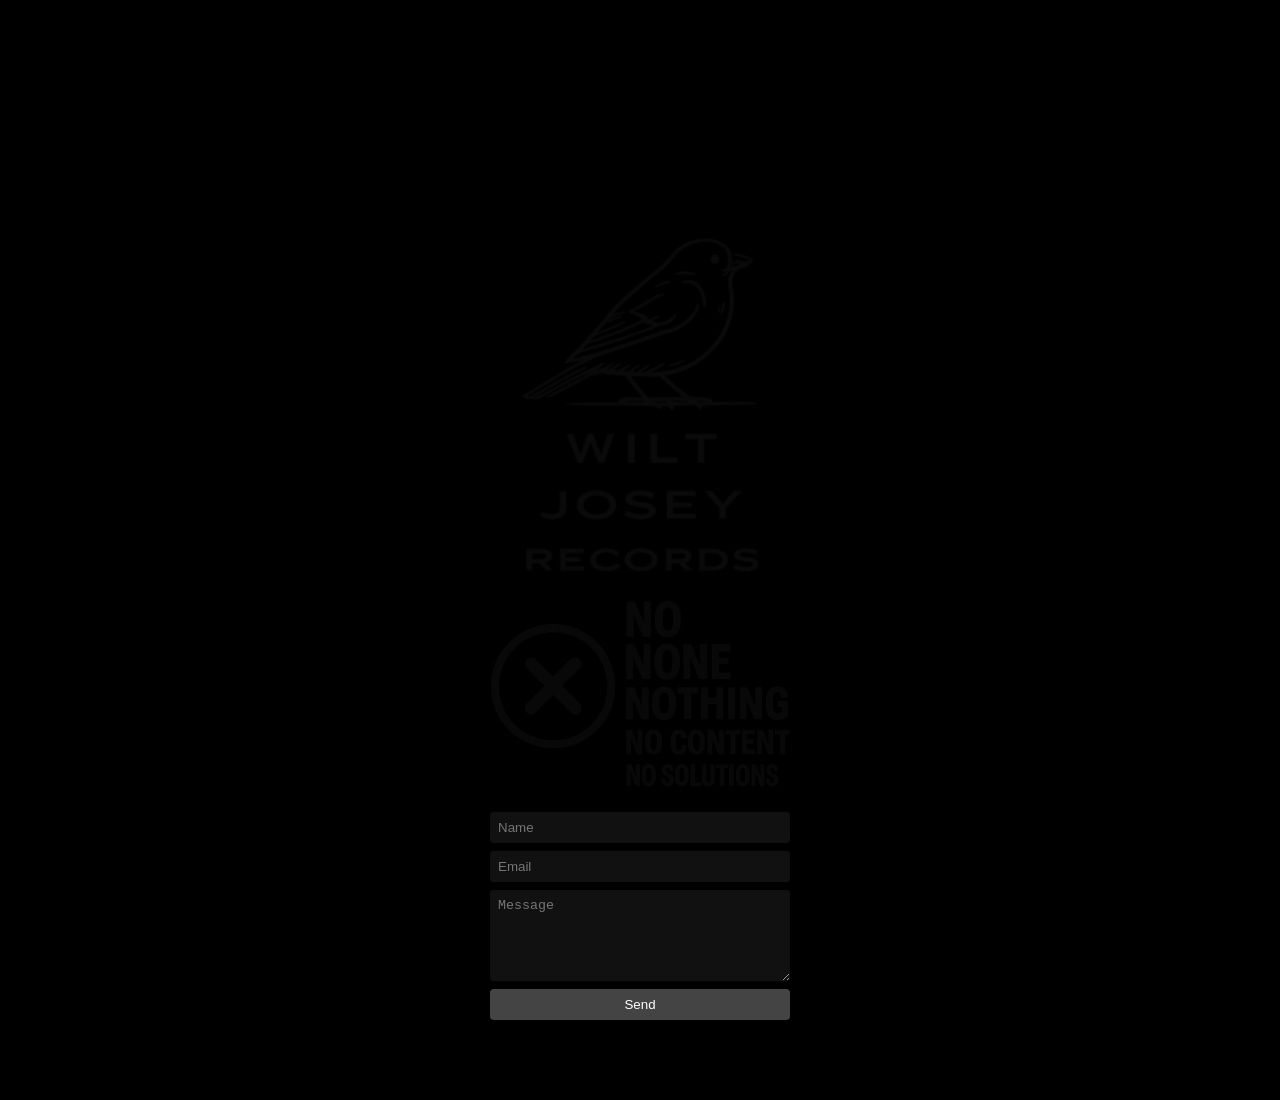
==== commit 9b3f0599: "Update index.html" ====
--- a/index.html
+++ b/index.html
@@ -1,3 +1,8 @@
+thumbnails are working.
+
+The new story displays “Forthcoming” until October 22, 2026, at 3:30 AM Eastern, then automatically enables its thumbnail link and “Read on Spillwords” link. I checked the HTML structure, entry order, JavaScript syntax, and behavior before and after that scheduled time.
+
+You can also download the complete file: index.html.
 <!DOCTYPE html>
 <html lang="en">
 <head>
@@ -353,6 +358,12 @@
 
     /* Keep this cover's full artwork visible without cropping or stretching. */
     .miscellanea-cover.rebellion-cover img {
+      height: auto;
+      object-fit: contain;
+    }
+
+    /* Preserve the full proportions of publication artwork and logos. */
+    .miscellanea-cover.publication-cover img {
       height: auto;
       object-fit: contain;
     }
@@ -899,15 +910,16 @@
     <h2 id="miscellanea-title">MISCELLANEA</h2>
 
     <div class="miscellanea-item">
-      <a class="miscellanea-cover" href="https://spillwords.com/lignin/" target="_blank" rel="noopener">
-        <img src="spillwords_lignin.jpg" alt="Lignin featured on Spillwords">
+      <a class="miscellanea-cover publication-cover" id="pale-gleaner-cover" href="https://spillwords.com/the-pale-gleaner/" target="_blank" rel="noopener">
+        <img src="spillwords-13-days-of-halloween.jpg" alt="Spillwords — 13 Days of Halloween" width="1700" height="900">
       </a>
       <div class="miscellanea-copy">
-        <h3>Lignin — Spillwords Featured Post</h3>
-        <div class="miscellanea-date">Publication date: August 16, 2026</div>
-        <p>Spillwords Press is an online literary platform publishing poetry, prose, fiction, essays, and other work by independent and published writers from around the world.</p>
-        <p>In August 2026, Spillwords selected <em>Lignin</em> as a Featured Post. The story was originally published in <em>Dissociation Provocations: Collected Works of Minor Importance</em> and appears here as an independently selected feature.</p>
-        <a href="https://spillwords.com/lignin/" target="_blank" rel="noopener">Read on Spillwords</a>
+        <h3>The Pale Gleaner of Black Spruce Bog</h3>
+        <div class="miscellanea-date" id="pale-gleaner-date">Forthcoming: October 22, 2026 — 3:30 AM ET</div>
+        <p>One of 13 works selected for Spillwords’ 2026 <em>13 Days of Halloween</em> series.</p>
+        <p>On a Saturday at Lake Garland, a boy and his grandfather fish, cook their catch, and let the fire burn low. When the boy asks for a scary story, his grandfather gives him one: the summer of 1926, when a search party roped themselves together and walked into the black spruce bog after a missing child.</p>
+        <p>Four went in. Not all of them came back, and one of the ones who did came back empty.</p>
+        <a id="pale-gleaner-link" href="https://spillwords.com/the-pale-gleaner/" target="_blank" rel="noopener" hidden>Read on Spillwords</a>
       </div>
     </div>
 
@@ -937,6 +949,19 @@
     </div>
 
     <div class="miscellanea-item">
+      <a class="miscellanea-cover" href="https://spillwords.com/lignin/" target="_blank" rel="noopener">
+        <img src="spillwords_lignin.jpg" alt="Lignin featured on Spillwords">
+      </a>
+      <div class="miscellanea-copy">
+        <h3>Lignin — Spillwords Featured Post</h3>
+        <div class="miscellanea-date">Publication date: August 16, 2026</div>
+        <p>Spillwords Press is an online literary platform publishing poetry, prose, fiction, essays, and other work by independent and published writers from around the world.</p>
+        <p>In August 2026, Spillwords selected <em>Lignin</em> as a Featured Post. The story was originally published in <em>Dissociation Provocations: Collected Works of Minor Importance</em> and appears here as an independently selected feature.</p>
+        <a href="https://spillwords.com/lignin/" target="_blank" rel="noopener">Read on Spillwords</a>
+      </div>
+    </div>
+
+    <div class="miscellanea-item">
       <div class="miscellanea-covers-row">
         <a class="miscellanea-cover square" href="https://elasticstage.com/amnad/releases/hasty-recordings-misc-demos-volume-1-album" target="_blank" rel="noopener">
           <img src="hasty_recordings_volume_1.jpg" alt="Hasty Recordings &amp; Misc. Demos Volume I cover">
@@ -1000,6 +1025,21 @@
     </div>
 
     <div class="miscellanea-item">
+      <a class="miscellanea-cover publication-cover" href="https://poeticia.com/" target="_blank" rel="noopener">
+        <img src="poeticia-logo.jpg" alt="Poeticia" width="512" height="201" loading="lazy">
+      </a>
+      <div class="miscellanea-copy">
+        <h3>Poems — Poeticia</h3>
+        <div class="miscellanea-date">Publication date: July 16, 2024</div>
+        <p>
+          <a href="https://poeticia.com/flowers-by-landon-l-gow/" target="_blank" rel="noopener">Flowers</a>
+          &nbsp;|&nbsp;
+          <a href="https://poeticia.com/the-beautiful-world-by-landon-l-gow/" target="_blank" rel="noopener">The Beautiful World</a>
+        </p>
+      </div>
+    </div>
+
+    <div class="miscellanea-item">
       <a class="miscellanea-cover square" href="https://allmynightsaredreams.bandcamp.com/" target="_blank" rel="noopener">
         <img src="wilt_josey_records.jpg" alt="Wilt Josey Records imprint">
       </a>
@@ -1040,6 +1080,57 @@
     <button type="submit">Send</button>
   </form>
 </div>
+
+<script>
+  /*
+    Enable the story links at the scheduled publication time:
+    October 22, 2026, 3:30 AM Eastern (07:30 UTC).
+  */
+  (function() {
+    const publicationTime = Date.parse("2026-10-22T03:30:00-04:00");
+    const publicationDate = document.getElementById("pale-gleaner-date");
+    const coverLink = document.getElementById("pale-gleaner-cover");
+    const readingLink = document.getElementById("pale-gleaner-link");
+    let publicationTimer = null;
+
+    function updatePublication() {
+      if (publicationTimer !== null) {
+        window.clearTimeout(publicationTimer);
+        publicationTimer = null;
+      }
+
+      const remaining = publicationTime - Date.now();
+      const isPublished = remaining <= 0;
+
+      publicationDate.textContent = isPublished
+        ? "Publication date: October 22, 2026"
+        : "Forthcoming: October 22, 2026 — 3:30 AM ET";
+      readingLink.hidden = !isPublished;
+
+      if (isPublished) {
+        coverLink.setAttribute("href", readingLink.getAttribute("href"));
+        coverLink.removeAttribute("aria-disabled");
+        coverLink.removeAttribute("tabindex");
+      } else {
+        coverLink.removeAttribute("href");
+        coverLink.setAttribute("aria-disabled", "true");
+        coverLink.setAttribute("tabindex", "-1");
+        publicationTimer = window.setTimeout(
+          updatePublication,
+          Math.min(remaining, 2147483647)
+        );
+      }
+    }
+
+    updatePublication();
+
+    document.addEventListener("visibilitychange", function() {
+      if (!document.hidden) {
+        updatePublication();
+      }
+    });
+  })();
+</script>
 
 <script>
   /*
@@ -1431,4 +1522,4 @@
 </script>
 
 </body>
-</html>+</html>
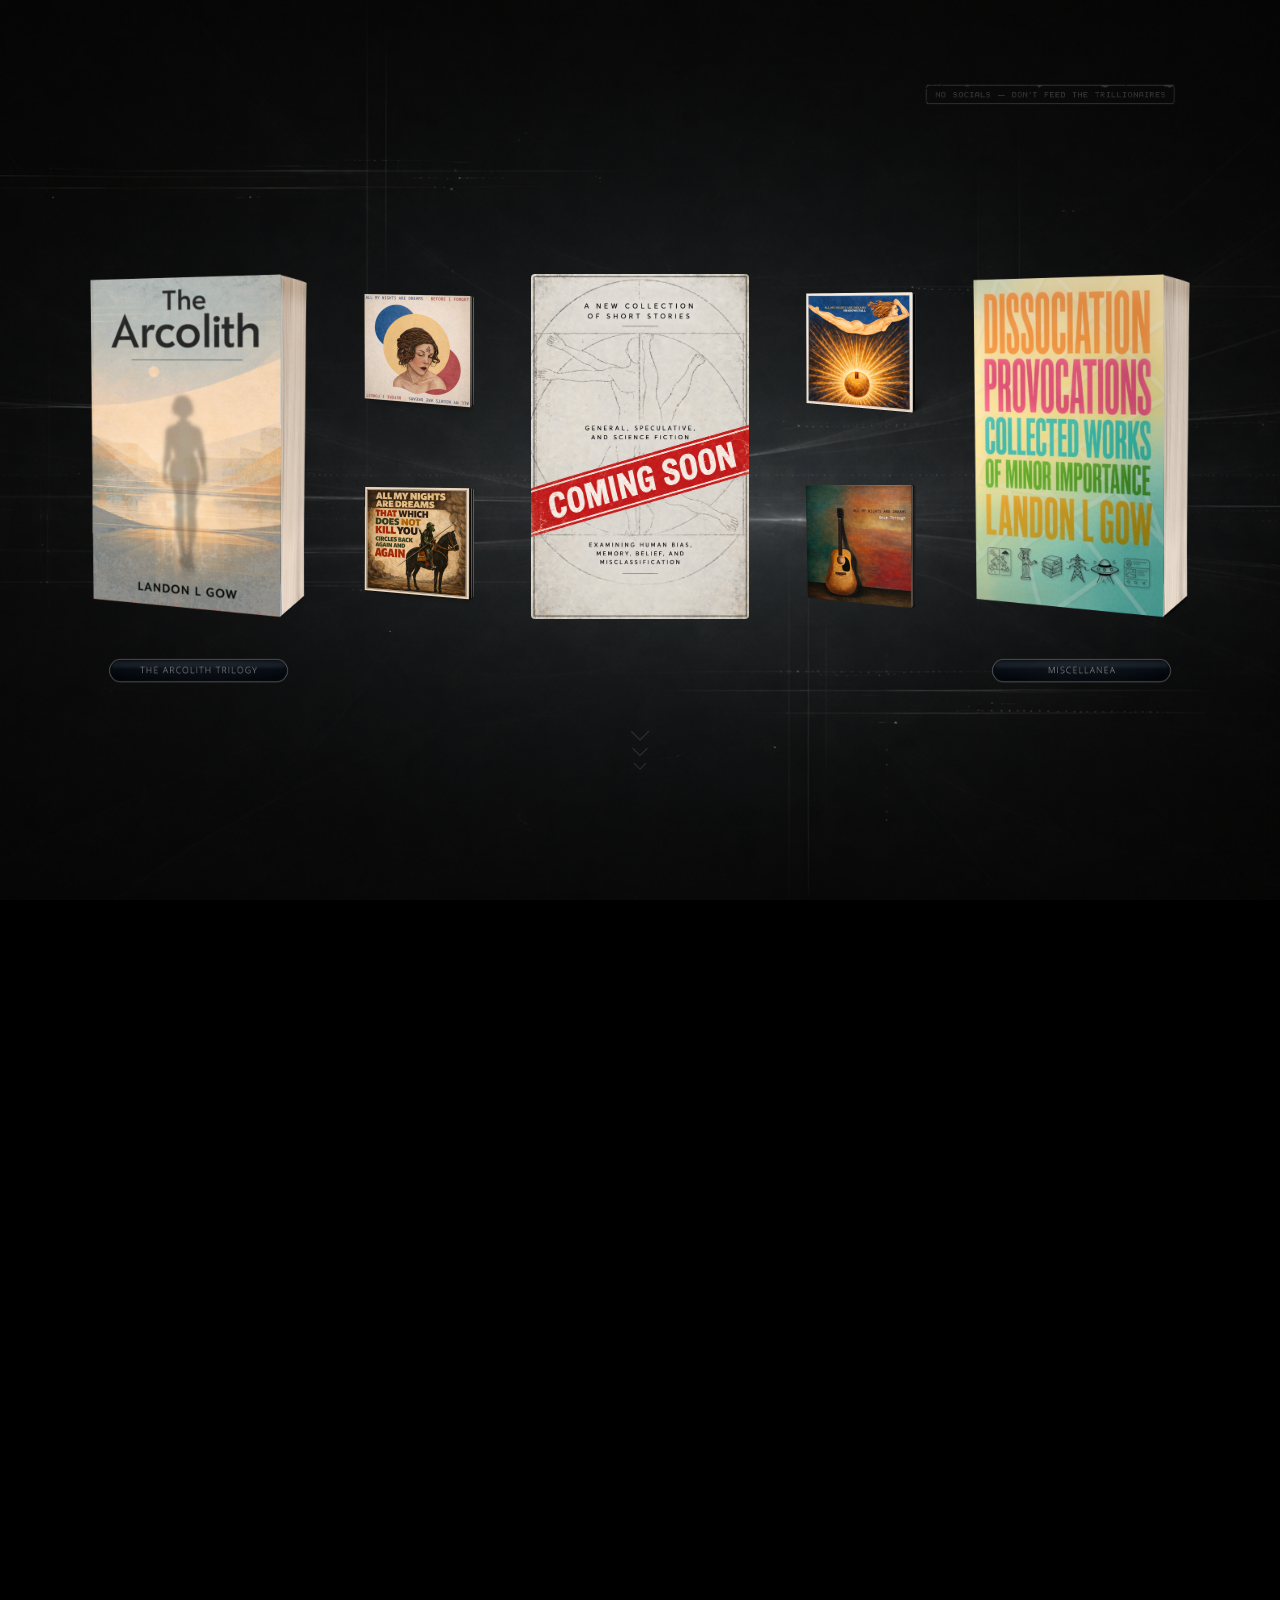
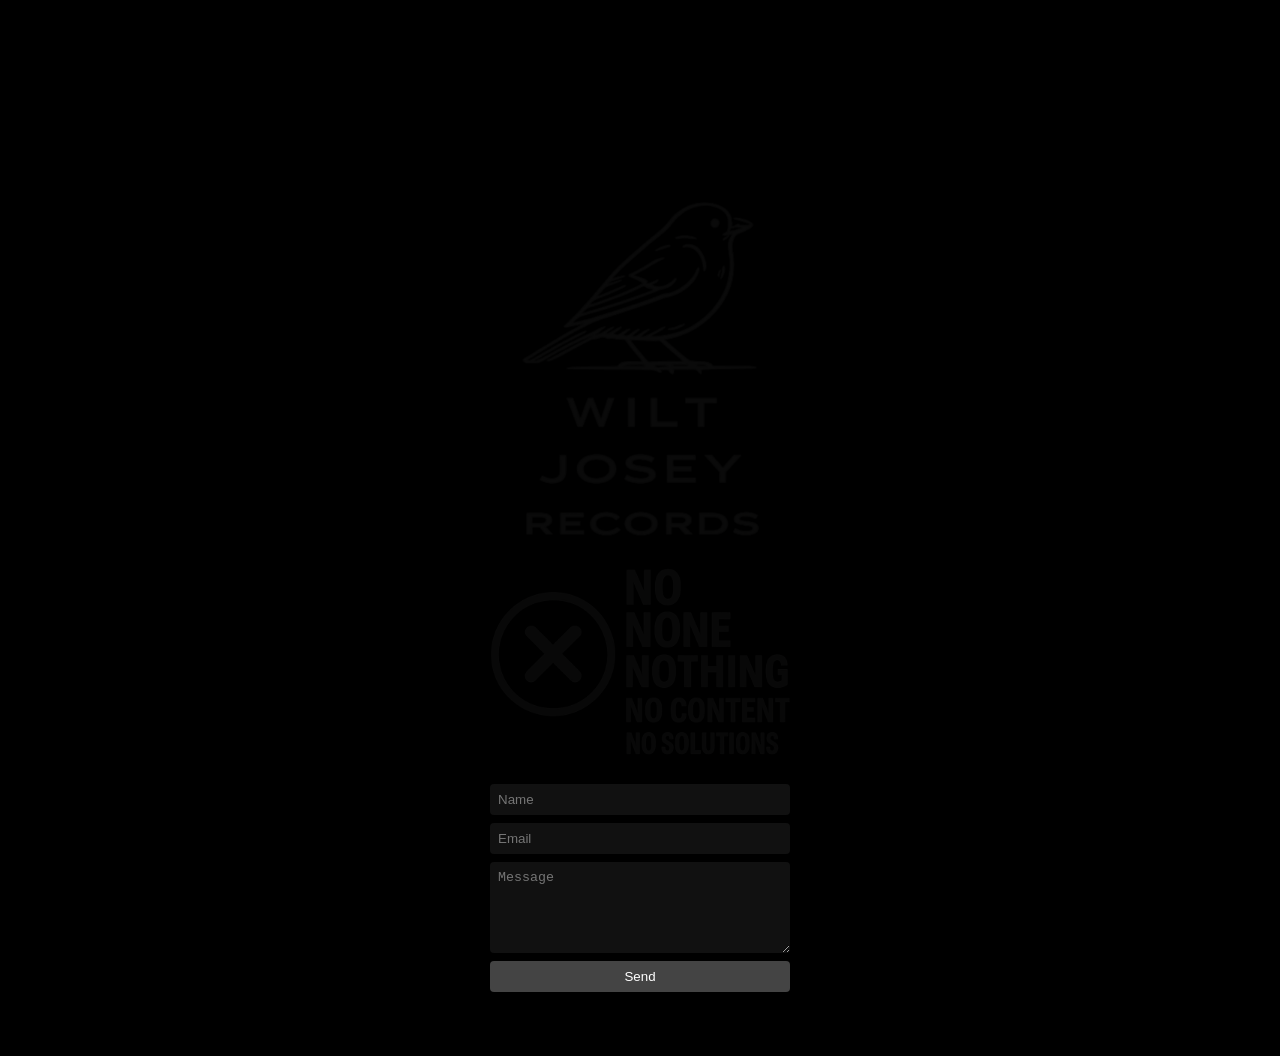
==== commit f88ac250: "Update index.html" ====
--- a/index.html
+++ b/index.html
@@ -1,8 +1,3 @@
-thumbnails are working.
-
-The new story displays “Forthcoming” until October 22, 2026, at 3:30 AM Eastern, then automatically enables its thumbnail link and “Read on Spillwords” link. I checked the HTML structure, entry order, JavaScript syntax, and behavior before and after that scheduled time.
-
-You can also download the complete file: index.html.
 <!DOCTYPE html>
 <html lang="en">
 <head>
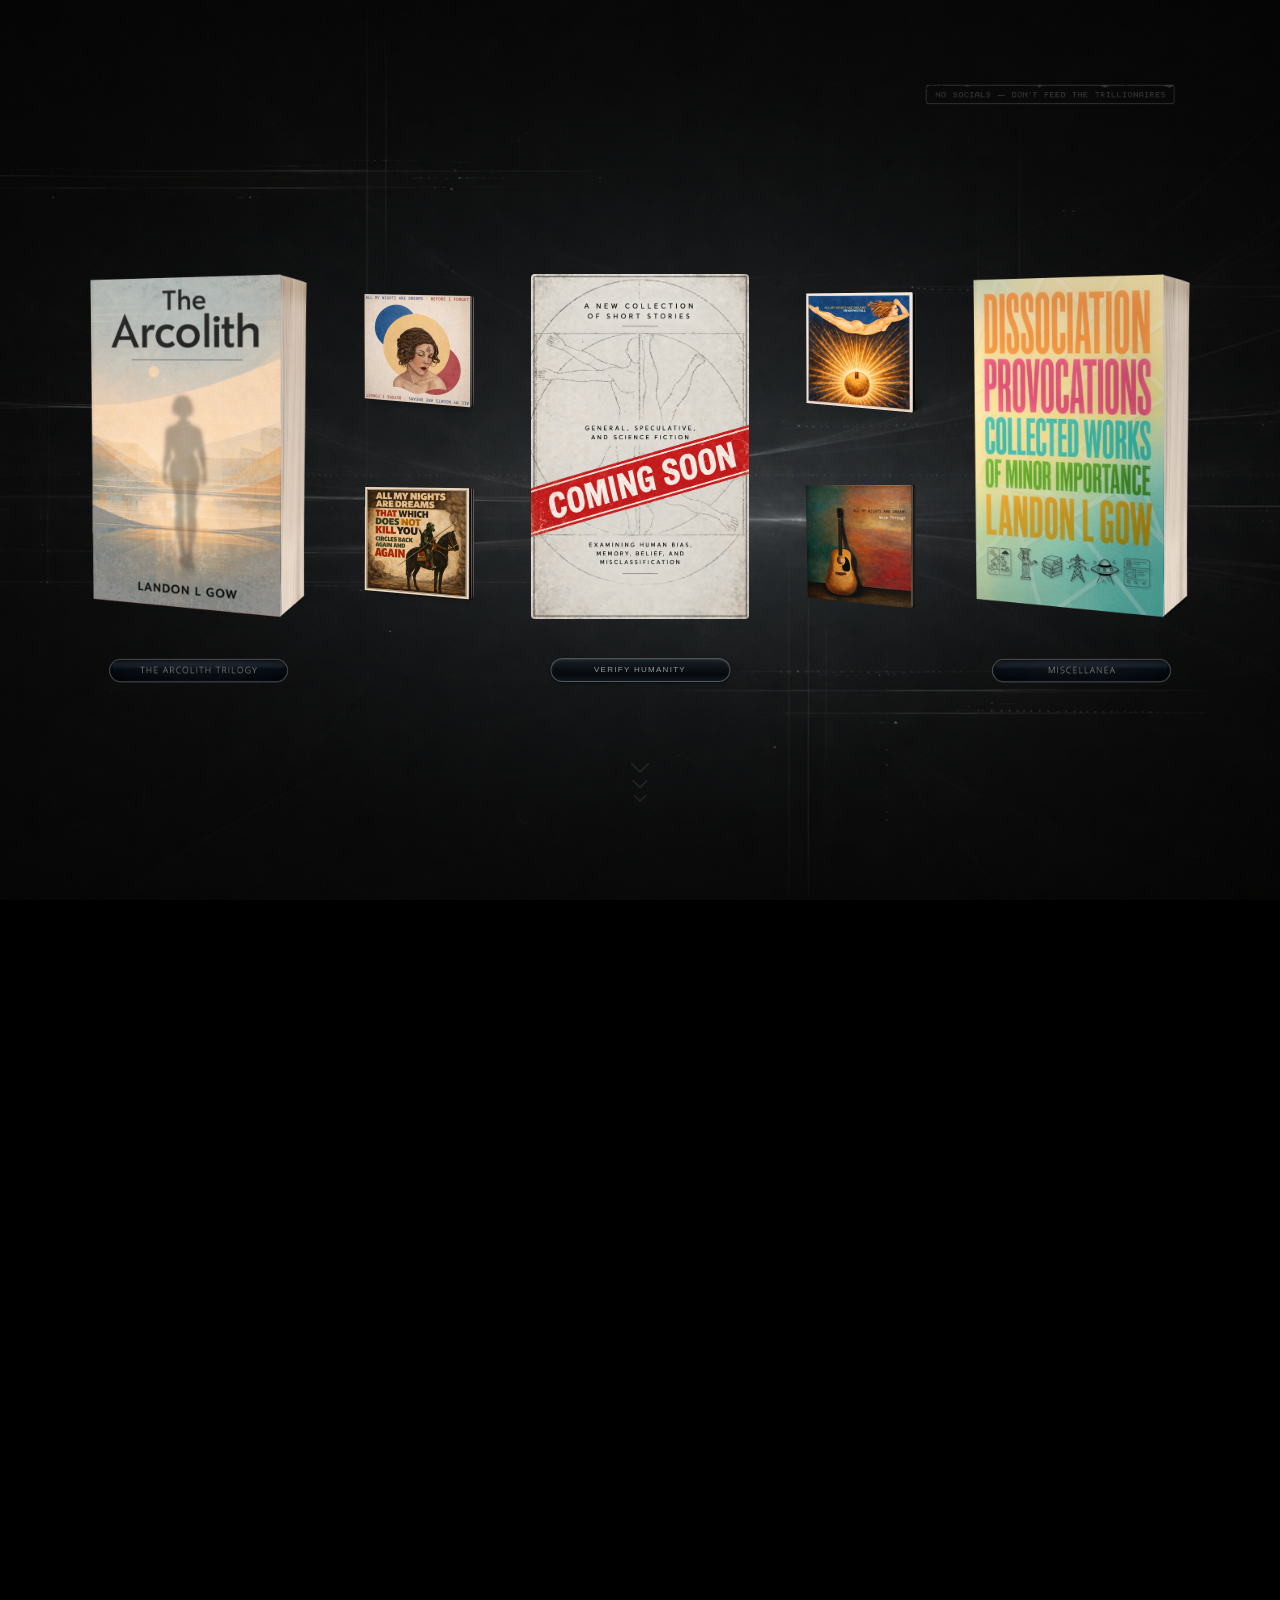
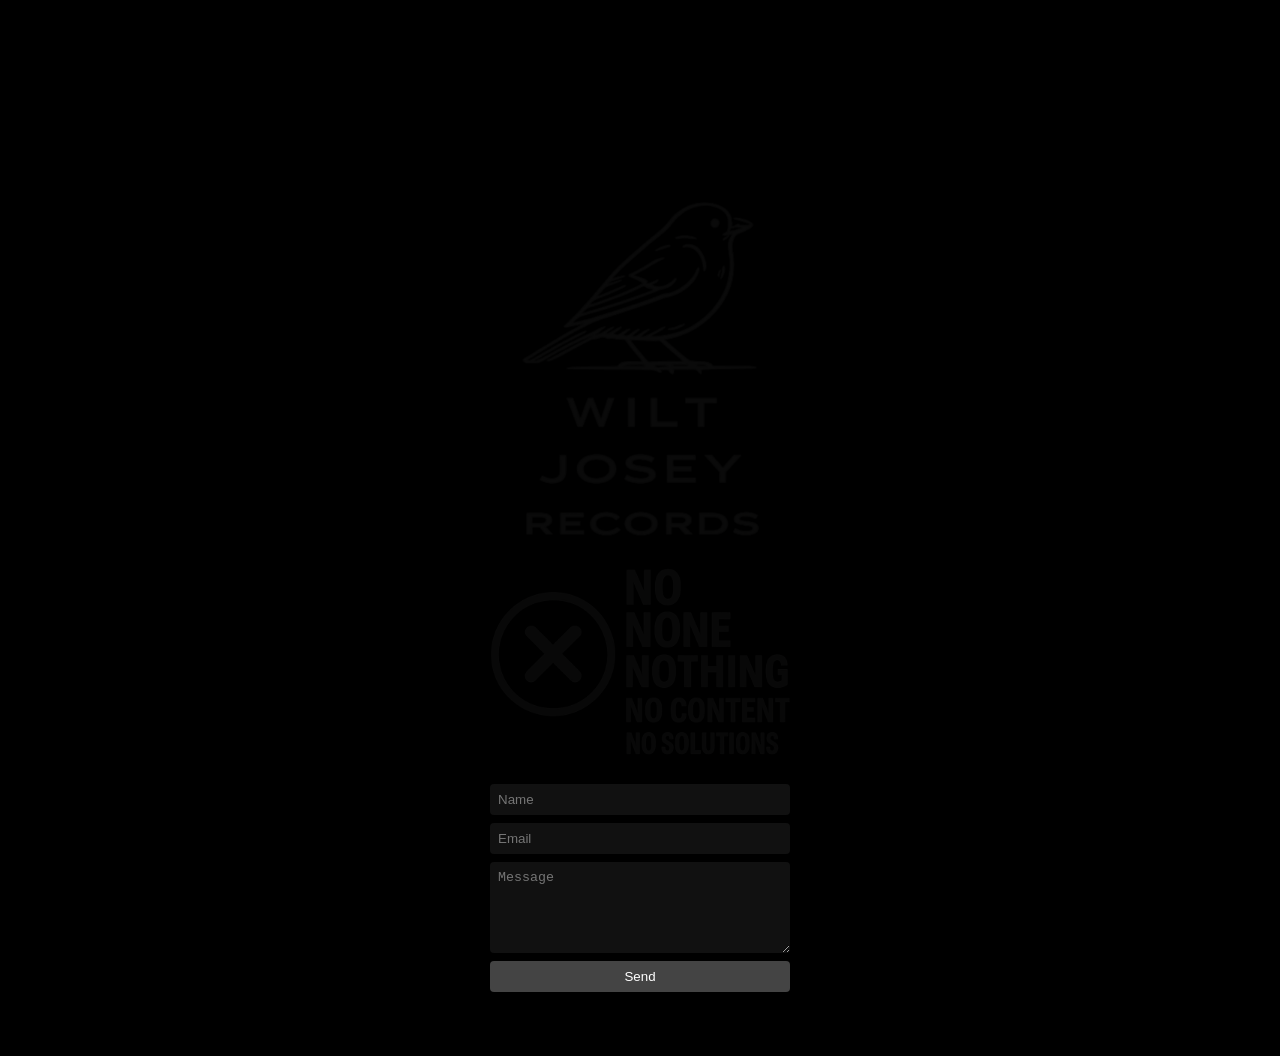
==== commit 1e349508: "Add files via upload" ====
--- a/index.html
+++ b/index.html
@@ -98,7 +98,7 @@
     .scroll-cue {
       position: absolute;
       left: 50%;
-      top: calc(50% + 275px);
+      top: calc(50% + 307px);
       transform: translateX(-50%);
       display: flex;
       flex-direction: column;
@@ -716,7 +716,7 @@
         position: fixed;
         left: 50%;
         top: auto;
-        bottom: max(3.35rem, calc(env(safe-area-inset-bottom) + 3.35rem));
+        bottom: max(2.35rem, calc(env(safe-area-inset-bottom) + 2.35rem));
         transform: translateX(-50%);
         z-index: 65;
         pointer-events: none;
@@ -780,7 +780,7 @@
       }
 
       .scroll-cue {
-        bottom: max(2.9rem, calc(env(safe-area-inset-bottom) + 2.9rem));
+        bottom: max(1.9rem, calc(env(safe-area-inset-bottom) + 1.9rem));
       }
 
       .mobile-terminal-note {
@@ -791,6 +791,131 @@
     }
 
   </style>
+  <!-- Human-verification opener: matches the existing small product buttons. -->
+  <style id="verify-humanity-opener-styles">
+    .verification-product-wrap {
+      position: relative;
+      display: flex;
+      align-items: flex-start;
+    }
+
+    .verify-humanity-button-container {
+      position: absolute;
+      left: 50%;
+      top: calc(100% + 32px);
+      transform: translateX(-50%);
+      display: flex;
+      justify-content: center;
+      width: 100%;
+      z-index: 1;
+    }
+
+    #verify-humanity-button {
+      box-sizing: border-box;
+      display: inline-flex;
+      align-items: center;
+      justify-content: center;
+      flex-shrink: 0;
+      width: 180px;
+      max-width: 100%;
+      height: 24px;
+      margin: 0;
+      padding: 0 10px;
+      border: 1px solid rgba(151, 168, 179, 0.55);
+      border-radius: 999px;
+      background: linear-gradient(180deg, #1a2329 0%, #070d12 48%, #02060a 72%, #10181e 100%);
+      box-shadow: inset 0 1px 2px rgba(235, 245, 255, 0.16), 0 1px 3px rgba(0, 0, 0, 0.6);
+      color: #b6bec4;
+      font: 400 8px/1 Arial, sans-serif;
+      letter-spacing: 0.16em;
+      white-space: nowrap;
+      text-align: center;
+      text-decoration: none;
+      opacity: 0.78;
+      transition: opacity 0.2s ease;
+      cursor: pointer;
+    }
+
+    #verify-humanity-button:hover { opacity: 1; }
+    #verify-humanity-button:focus-visible {
+      outline: 2px solid #b8c9d5;
+      outline-offset: 4px;
+      opacity: 1;
+    }
+
+    @media (max-width: 900px) {
+      .verify-humanity-button-container { top: calc(100% + 24px); }
+      #verify-humanity-button { width: 150px; height: 22px; font-size: 7.5px; }
+    }
+
+    @media (max-width: 900px) and (orientation: landscape) {
+      .verify-humanity-button-container { top: calc(100% + 12px); }
+      #verify-humanity-button { width: 125px; height: 21px; font-size: 7px; }
+    }
+
+    @media (hover: none), (pointer: coarse) {
+      #verify-humanity-button:hover { opacity: 0.78; }
+    }
+
+    @media (prefers-reduced-motion: reduce) {
+      #verify-humanity-button { transition: none; }
+    }
+  </style>
+
+  <!-- BEGIN VERIFICATION COMPONENT: scoped styles -->
+  <style id="lgwv-styles">
+    :root.lgwv-modal-open { overflow:hidden; }
+    #lgwv-dialog,#lgwv-dialog * { box-sizing:border-box; }
+    #lgwv-dialog { color-scheme:light; width:min(400px,calc(100vw - 28px)); max-width:none; max-height:calc(100dvh - 28px); margin:auto; padding:0; overflow:auto; overscroll-behavior:contain; border:1px solid #ccd2d7; border-radius:7px; background:#fff; color:#202a32; box-shadow:0 26px 100px #0009; font:14px/1.5 Arial,Helvetica,sans-serif; text-align:left; }
+    #lgwv-dialog::backdrop { background:#03070bd4; backdrop-filter:blur(4px); }
+    #lgwv-dialog [hidden] { display:none !important; }
+    #lgwv-dialog button,#lgwv-dialog input { font:inherit; }
+    #lgwv-dialog button { -webkit-tap-highlight-color:transparent; }
+    #lgwv-dialog button:focus-visible,#lgwv-dialog input:focus-visible,#lgwv-slider-thumb:focus-visible { outline:3px solid #326a9d; outline-offset:3px; }
+    .lgwv-topline { min-height:48px; padding:8px 12px 8px 19px; display:flex; align-items:center; justify-content:space-between; gap:12px; background:#f7f8fa; border-bottom:1px solid #e1e5e8; }
+    .lgwv-topline-label { font-size:10px; letter-spacing:.13em; color:#687680; }
+    #lgwv-close { flex:0 0 auto; width:34px; height:34px; display:grid; place-items:center; padding:0; border:0; border-radius:4px; background:transparent; color:#53616b; cursor:pointer; font-size:25px; font-weight:300; line-height:1; }
+    #lgwv-close:hover { background:#e6ebee; color:#18242c; }
+    .lgwv-heading { margin:14px 14px 0; padding:19px 18px; background:#315f8e; color:#fff; border-radius:2px; }
+    #lgwv-title { margin:0; font-size:22px; font-weight:500; line-height:1.3; letter-spacing:-.02em; }
+    #lgwv-title strong { font-weight:700; }
+    #lgwv-description { margin:7px 0 0; color:#e0eaf3; font-size:12px; line-height:1.5; }
+    .lgwv-screen { padding:14px; }
+    .lgwv-grid { position:relative; width:100%; aspect-ratio:1; overflow:hidden; background:#f2f1ed; }
+    .lgwv-grid img { display:block; width:100%; height:100%; object-fit:cover; user-select:none; pointer-events:none; }
+    #lgwv-tiles { position:absolute; inset:0; display:grid; grid-template-columns:repeat(3,1fr); grid-template-rows:repeat(3,1fr); }
+    .lgwv-tile { position:relative; display:block; min-width:0; min-height:0; padding:0; border:1px solid #fff; border-radius:0; background:transparent; cursor:pointer; }
+    .lgwv-tile:hover { background:#2b659918; }
+    .lgwv-tile[aria-pressed="true"] { box-shadow:inset 0 0 0 4px #315f8e; background:#315f8e22; }
+    .lgwv-tile[aria-pressed="true"]::after { content:"✓"; position:absolute; top:7px; left:7px; display:grid; place-items:center; width:23px; height:23px; border-radius:50%; background:#315f8e; color:#fff; font-size:15px; line-height:1; }
+    #lgwv-dialog .lgwv-tile:focus-visible { outline:3px solid #172f47; outline-offset:-5px; z-index:1; }
+    .lgwv-grid-footer { display:flex; align-items:center; justify-content:space-between; gap:12px; padding-top:14px; }
+    #lgwv-selection-count { color:#6a7780; font-size:12px; }
+    #lgwv-verify { min-width:99px; min-height:40px; padding:9px 18px; border:1px solid #29517a; border-radius:3px; color:#fff; background:#315f8e; font-size:12px; font-weight:700; letter-spacing:.06em; cursor:pointer; }
+    #lgwv-verify:hover { background:#264e78; }
+    .lgwv-checkbox-card { display:flex; align-items:center; gap:14px; min-height:104px; margin:10px 4px; padding:20px 16px; border:1px solid #d3d9de; border-radius:3px; background:#fafafa; cursor:pointer; }
+    #lgwv-nonhuman { flex:0 0 auto; width:29px; height:29px; margin:0; padding:0; accent-color:#315f8e; cursor:pointer; }
+    .lgwv-checkbox-label { font-size:20px; line-height:1.3; }
+    .lgwv-checkmark-decoration { flex:0 0 auto; margin-left:auto; width:29px; height:29px; border:2px solid #93a7b7; border-right-color:transparent; border-bottom-color:#c5d0d8; border-radius:50%; transform:rotate(-22deg); }
+    .lgwv-footnote { color:#77848d; margin:17px 4px 8px; font-size:11px; text-align:center; }
+    .lgwv-slider-wrap { padding:25px 4px 10px; }
+    #lgwv-slider-viewport { position:relative; width:100%; height:72px; overflow:hidden; border-radius:4px; background:#f6f8fa; border:1px solid #dce2e7; user-select:none; }
+    #lgwv-runway { position:absolute; top:12px; left:8px; width:62%; height:46px; border:1px solid #c9d3dc; border-radius:4px; background:linear-gradient(90deg,#dbe5ee,#edf2f6); transition:width .14s ease-out; }
+    #lgwv-goal { position:absolute; top:26px; left:58%; width:18px; height:18px; border:2px dashed #768c9d; border-radius:50%; transform:translateX(-50%); transition:left .14s ease-out; }
+    #lgwv-slider-thumb { position:absolute; top:12px; left:8px; width:46px; height:46px; display:grid; place-items:center; border:1px solid #28517a; border-radius:4px; background:#315f8e; color:white; box-shadow:0 2px 5px #16304925; cursor:grab; touch-action:none; user-select:none; -webkit-user-select:none; font-size:25px; line-height:1; }
+    #lgwv-slider-thumb:active { cursor:grabbing; }
+    .lgwv-slider-direction { margin:13px 0 0; color:#7a8790; text-align:center; font-size:12px; }
+    #lgwv-status { min-height:224px; display:flex; flex-direction:column; align-items:center; justify-content:center; padding:32px 24px; text-align:center; }
+    #lgwv-status-mark { width:35px; height:35px; margin:0 0 20px; border:3px solid #dee6ec; border-top-color:#315f8e; border-radius:50%; animation:lgwv-spin .8s linear infinite; }
+    #lgwv-status-mark.lgwv-rejected { display:grid; place-items:center; border:1px solid #b8c3cb; border-radius:50%; color:#61717e; animation:none; font-size:22px; line-height:1; }
+    #lgwv-status-title { margin:0; color:#26343e; font-size:18px; font-weight:500; line-height:1.4; }
+    #lgwv-status-detail { min-height:21px; margin:9px 0 0; color:#697986; font-size:13px; line-height:1.6; }
+    .lgwv-bottomline { padding:11px 18px; border-top:1px solid #e8ecef; background:#fafbfc; color:#8a969f; font-size:10px; letter-spacing:.05em; text-align:right; }
+    @keyframes lgwv-spin { to { transform:rotate(360deg); } }
+    @media (max-width:430px) { #lgwv-dialog { width:calc(100vw - 24px); max-height:calc(100dvh - 24px); } .lgwv-checkbox-label { font-size:18px; } .lgwv-checkbox-card { gap:11px; padding:18px 13px; } }
+    @media (prefers-reduced-motion:reduce) { #lgwv-runway,#lgwv-goal { transition:none; } #lgwv-status-mark { animation:none; border-color:#315f8e; border-right-color:#dee6ec; } #lgwv-dialog::backdrop { backdrop-filter:none; } }
+  </style>
+  <!-- END VERIFICATION COMPONENT: scoped styles -->
 </head>
 
 <body>
@@ -860,10 +985,17 @@
         </a>
       </div>
 
-      <div class="coming-soon-wrap">
-        <img src="coming_soon_538x855.png" width="538" height="855"
-             alt="Coming soon: a new collection of short stories. General, speculative, and science fiction examining human bias, memory, belief, and misclassification."
-             onerror="this.onerror=null; this.src='coming_soon_538x855(1).png';">
+      <div class="verification-product-wrap">
+        <div class="coming-soon-wrap">
+          <img src="coming_soon_538x855.png" width="538" height="855"
+               alt="Coming soon: a new collection of short stories. General, speculative, and science fiction examining human bias, memory, belief, and misclassification."
+               onerror="this.onerror=null; this.src='coming_soon_538x855(1).png';">
+        </div>
+
+        <div class="verify-humanity-button-container">
+          <button type="button" class="verify-humanity-button" id="verify-humanity-button"
+                  aria-haspopup="dialog" aria-controls="lgwv-dialog">VERIFY HUMANITY</button>
+        </div>
       </div>
 
       <div class="album-stack">
@@ -914,7 +1046,20 @@
         <p>One of 13 works selected for Spillwords’ 2026 <em>13 Days of Halloween</em> series.</p>
         <p>On a Saturday at Lake Garland, a boy and his grandfather fish, cook their catch, and let the fire burn low. When the boy asks for a scary story, his grandfather gives him one: the summer of 1926, when a search party roped themselves together and walked into the black spruce bog after a missing child.</p>
         <p>Four went in. Not all of them came back, and one of the ones who did came back empty.</p>
-        <a id="pale-gleaner-link" href="https://spillwords.com/the-pale-gleaner/" target="_blank" rel="noopener" hidden>Read on Spillwords</a>
+        <a id="pale-gleaner-link" href="https://spillwords.com/the-pale-gleaner/" target="_blank" rel="noopener">Read on Spillwords</a>
+      </div>
+    </div>
+
+    <div class="miscellanea-item">
+      <a class="miscellanea-cover" href="https://spillwords.com/lignin/" target="_blank" rel="noopener">
+        <img src="spillwords_lignin.jpg" alt="Lignin featured on Spillwords">
+      </a>
+      <div class="miscellanea-copy">
+        <h3>Lignin — Spillwords Featured Post</h3>
+        <div class="miscellanea-date">Publication date: August 16, 2026</div>
+        <p>Spillwords Press is an online literary platform publishing poetry, prose, fiction, essays, and other work by independent and published writers from around the world.</p>
+        <p>In August 2026, Spillwords selected <em>Lignin</em> as a Featured Post. The story was originally published in <em>Dissociation Provocations: Collected Works of Minor Importance</em> and appears here as an independently selected feature.</p>
+        <a href="https://spillwords.com/lignin/" target="_blank" rel="noopener">Read on Spillwords</a>
       </div>
     </div>
 
@@ -940,19 +1085,6 @@
         <h3>This Flag Raised in Rebellion</h3>
         <p>In 1725 a man hanged twice for piracy became a legend. This novelette reveals the lost history of John Gow, the Orkney sailor who defied the empire and paid the ultimate price.</p>
         <a href="https://www.amazon.com/dp/B0G29WXKV4" target="_blank" rel="noopener">View on Amazon</a>
-      </div>
-    </div>
-
-    <div class="miscellanea-item">
-      <a class="miscellanea-cover" href="https://spillwords.com/lignin/" target="_blank" rel="noopener">
-        <img src="spillwords_lignin.jpg" alt="Lignin featured on Spillwords">
-      </a>
-      <div class="miscellanea-copy">
-        <h3>Lignin — Spillwords Featured Post</h3>
-        <div class="miscellanea-date">Publication date: August 16, 2026</div>
-        <p>Spillwords Press is an online literary platform publishing poetry, prose, fiction, essays, and other work by independent and published writers from around the world.</p>
-        <p>In August 2026, Spillwords selected <em>Lignin</em> as a Featured Post. The story was originally published in <em>Dissociation Provocations: Collected Works of Minor Importance</em> and appears here as an independently selected feature.</p>
-        <a href="https://spillwords.com/lignin/" target="_blank" rel="noopener">Read on Spillwords</a>
       </div>
     </div>
 
@@ -1076,16 +1208,67 @@
   </form>
 </div>
 
+
+<!-- BEGIN VERIFICATION COMPONENT: markup -->
+  <dialog id="lgwv-dialog" aria-labelledby="lgwv-title" aria-describedby="lgwv-description">
+    <div class="lgwv-topline">
+      <span class="lgwv-topline-label">Human verification</span>
+      <button id="lgwv-close" type="button" aria-label="Close verification">×</button>
+    </div>
+    <header class="lgwv-heading" id="lgwv-heading">
+      <h2 id="lgwv-title">Human verification</h2>
+      <p id="lgwv-description">Complete the check below.</p>
+    </header>
+
+    <section id="lgwv-bicycle" class="lgwv-screen" hidden>
+      <div class="lgwv-grid">
+        <img src="captcha-banana.png" loading="lazy" decoding="async" alt="A single yellow banana on a plain background." width="1254" height="1254" draggable="false">
+        <div id="lgwv-tiles" role="group" aria-label="Select image squares"></div>
+      </div>
+      <div class="lgwv-grid-footer">
+        <span id="lgwv-selection-count" aria-live="polite">0 selected</span>
+        <button id="lgwv-verify" type="button">VERIFY</button>
+      </div>
+    </section>
+
+    <section id="lgwv-checkbox" class="lgwv-screen" hidden>
+      <label class="lgwv-checkbox-card" for="lgwv-nonhuman">
+        <input id="lgwv-nonhuman" type="checkbox">
+        <span class="lgwv-checkbox-label">I’m not a human</span>
+        <span class="lgwv-checkmark-decoration" aria-hidden="true"></span>
+      </label>
+      <p class="lgwv-footnote">Please confirm to continue.</p>
+    </section>
+
+    <section id="lgwv-slider" class="lgwv-screen" hidden>
+      <div class="lgwv-slider-wrap">
+        <div id="lgwv-slider-viewport">
+          <div id="lgwv-runway" aria-hidden="true"></div>
+          <div id="lgwv-goal" aria-hidden="true"></div>
+          <div id="lgwv-slider-thumb" role="slider" tabindex="0" aria-label="Slide to verify" aria-describedby="lgwv-slider-help" aria-valuemin="0" aria-valuemax="100" aria-valuenow="0" aria-valuetext="Verification incomplete. 0 percent.">→</div>
+        </div>
+        <p class="lgwv-slider-direction" id="lgwv-slider-help">Drag the handle all the way to the right.</p>
+      </div>
+      <p class="lgwv-footnote">Keyboard: hold an arrow key, then release to verify.</p>
+    </section>
+
+    <section id="lgwv-status" role="status" aria-live="polite" aria-atomic="true" hidden>
+      <div id="lgwv-status-mark" aria-hidden="true"></div>
+      <h3 id="lgwv-status-title">Verifying…</h3>
+      <p id="lgwv-status-detail">Please wait.</p>
+    </section>
+    <footer class="lgwv-bottomline">IDENTITY SERVICES</footer>
+  </dialog>
+  <!-- END VERIFICATION COMPONENT: markup -->
+
 <script>
   /*
-    Enable the story links at the scheduled publication time:
+    Update the story's date label at the scheduled publication time:
     October 22, 2026, 3:30 AM Eastern (07:30 UTC).
   */
   (function() {
     const publicationTime = Date.parse("2026-10-22T03:30:00-04:00");
     const publicationDate = document.getElementById("pale-gleaner-date");
-    const coverLink = document.getElementById("pale-gleaner-cover");
-    const readingLink = document.getElementById("pale-gleaner-link");
     let publicationTimer = null;
 
     function updatePublication() {
@@ -1100,16 +1283,8 @@
       publicationDate.textContent = isPublished
         ? "Publication date: October 22, 2026"
         : "Forthcoming: October 22, 2026 — 3:30 AM ET";
-      readingLink.hidden = !isPublished;
-
-      if (isPublished) {
-        coverLink.setAttribute("href", readingLink.getAttribute("href"));
-        coverLink.removeAttribute("aria-disabled");
-        coverLink.removeAttribute("tabindex");
-      } else {
-        coverLink.removeAttribute("href");
-        coverLink.setAttribute("aria-disabled", "true");
-        coverLink.setAttribute("tabindex", "-1");
+
+      if (!isPublished) {
         publicationTimer = window.setTimeout(
           updatePublication,
           Math.min(remaining, 2147483647)
@@ -1434,7 +1609,7 @@
   });
 
   const controlHoverTargets = document.querySelectorAll(
-    ".trilogy-button, .miscellanea-button, .miscellanea-close, .miscellanea-copy a, .contact button"
+    ".trilogy-button, .miscellanea-button, .verify-humanity-button, .miscellanea-close, .miscellanea-copy a, .contact button"
   );
 
   controlHoverTargets.forEach(function(element) {
@@ -1516,5 +1691,267 @@
   })();
 </script>
 
+
+<!-- BEGIN VERIFICATION COMPONENT: controller -->
+  <script>
+  (() => {
+    'use strict';
+    const byId = id => document.getElementById(id);
+    const dialog = byId('lgwv-dialog');
+    const closeButton = byId('lgwv-close');
+    const title = byId('lgwv-title');
+    const description = byId('lgwv-description');
+    const heading = byId('lgwv-heading');
+    const status = byId('lgwv-status');
+    const statusTitle = byId('lgwv-status-title');
+    const statusDetail = byId('lgwv-status-detail');
+    const statusMark = byId('lgwv-status-mark');
+    const thumb = byId('lgwv-slider-thumb');
+    const viewport = byId('lgwv-slider-viewport');
+    const runway = byId('lgwv-runway');
+    const goal = byId('lgwv-goal');
+    const checkbox = byId('lgwv-nonhuman');
+    const keys = ['bicycle','checkbox','slider'];
+    const screens = Object.fromEntries(keys.map(key => [key,byId('lgwv-' + key)]));
+    const challenges = {
+      bicycle: {
+        title:'Select all squares containing a bicycle',
+        description:'Select all matching squares, then press Verify.',
+        failure:'Bicycle identification failed.',
+        detail:'Please consult the reference image.',
+        destination:'https://en.wikipedia.org/wiki/Bicycle',
+        delay:2400
+      },
+      checkbox: {
+        title:'Confirm your identity.',
+        description:'Complete the check below.',
+        failure:'Humanity not detected.',
+        detail:'Please consult the documentation.',
+        destination:'https://en.wikipedia.org/wiki/Human',
+        delay:2400
+      },
+      slider: {
+        title:'Slide to verify.',
+        description:'Move the handle to the end of the track.',
+        failure:'Human verification failed.',
+        detail:'Disconnecting…',
+        destination:'about:blank',
+        delay:2000
+      }
+    };
+    const timers = new Set();
+    let phase = 'closed';
+    let current = null;
+    let returnFocus = null;
+    let drag = null;
+    let sliderX = 8;
+    let keyboardMoved = false;
+    let keyboardStart = 8;
+
+    const later = (fn,delay) => {
+      const token = window.setTimeout(() => { timers.delete(token); fn(); },delay);
+      timers.add(token);
+      return token;
+    };
+    const cancelTimers = () => { timers.forEach(window.clearTimeout); timers.clear(); };
+    const showOnly = element => {
+      Object.values(screens).forEach(screen => { screen.hidden = screen !== element; });
+      status.hidden = element !== status;
+    };
+    const releaseDrag = () => {
+      if (drag && thumb.hasPointerCapture(drag.id)) thumb.releasePointerCapture(drag.id);
+      drag = null;
+    };
+    const sliderBounds = () => ({ min:8,max:Math.max(8,viewport.clientWidth - 108) });
+    function paintSlider(value) {
+      const bounds = sliderBounds();
+      sliderX = Math.max(bounds.min,Math.min(bounds.max,value));
+      const width = viewport.clientWidth;
+      const target = Math.min(width - 22,Math.max(width * .58,sliderX + 83));
+      thumb.style.left = sliderX + 'px';
+      goal.style.left = target + 'px';
+      runway.style.width = Math.max(52,target + 13 - 8) + 'px';
+      const progress = bounds.max > bounds.min ? Math.round((sliderX - bounds.min) / (bounds.max - bounds.min) * 99) : 0;
+      thumb.setAttribute('aria-valuenow',String(progress));
+      thumb.setAttribute('aria-valuetext','Verification incomplete. ' + progress + ' percent.');
+    }
+    function clearState() {
+      cancelTimers();
+      releaseDrag();
+      phase = 'closed';
+      current = null;
+      keyboardMoved = false;
+      checkbox.checked = false;
+      checkbox.disabled = false;
+      thumb.setAttribute('aria-disabled','false');
+      document.documentElement.classList.remove('lgwv-modal-open');
+      dialog.removeAttribute('aria-busy');
+    }
+    function close() {
+      const focusTarget = returnFocus;
+      clearState();
+      if (dialog.open) dialog.close();
+      returnFocus = null;
+      if (focusTarget && focusTarget.isConnected && typeof focusTarget.focus === 'function') focusTarget.focus({preventScroll:true});
+    }
+    function open(kind) {
+      const opener = dialog.open ? returnFocus : document.activeElement;
+      clearState();
+      returnFocus = opener;
+      current = Object.prototype.hasOwnProperty.call(challenges,kind) ? kind : keys[Math.floor(Math.random() * keys.length)];
+      const challenge = challenges[current];
+      phase = 'ready';
+      title.textContent = challenge.title;
+      description.textContent = challenge.description;
+      heading.hidden = false;
+      statusMark.classList.remove('lgwv-rejected');
+      statusMark.textContent = '';
+      showOnly(screens[current]);
+      byId('lgwv-tiles').querySelectorAll('button').forEach(tile => tile.setAttribute('aria-pressed','false'));
+      byId('lgwv-selection-count').textContent = '0 selected';
+      if (!dialog.open) dialog.showModal();
+      document.documentElement.classList.add('lgwv-modal-open');
+      if (current === 'slider') {
+        paintSlider(8);
+        thumb.focus({preventScroll:true});
+      } else if (current === 'checkbox') {
+        checkbox.focus({preventScroll:true});
+      } else {
+        byId('lgwv-tiles').firstElementChild.focus({preventScroll:true});
+      }
+    }
+    function fail() {
+      if (phase !== 'ready' || !current || !dialog.open) return;
+      const challenge = challenges[current];
+      phase = 'processing';
+      releaseDrag();
+      checkbox.disabled = true;
+      thumb.setAttribute('aria-disabled','true');
+      keyboardMoved = false;
+      showOnly(status);
+      statusMark.classList.remove('lgwv-rejected');
+      statusMark.textContent = '';
+      statusTitle.textContent = 'Verifying…';
+      statusDetail.textContent = 'Please wait.';
+      dialog.setAttribute('aria-busy','true');
+      closeButton.focus({preventScroll:true});
+      later(() => {
+        if (phase !== 'processing' || !dialog.open) return;
+        phase = 'rejected';
+        statusMark.classList.add('lgwv-rejected');
+        statusMark.textContent = '×';
+        statusTitle.textContent = challenge.failure;
+        statusDetail.textContent = challenge.detail;
+        dialog.removeAttribute('aria-busy');
+        later(() => {
+          if (phase !== 'rejected' || !dialog.open) return;
+          // Ordinary same-tab navigation retains the browser's Back route.
+          window.location.assign(challenge.destination);
+        },challenge.delay);
+      },850);
+    }
+    const tiles = byId('lgwv-tiles');
+    for (let index = 0; index < 9; index++) {
+      const tile = document.createElement('button');
+      tile.type = 'button';
+      tile.className = 'lgwv-tile';
+      tile.setAttribute('aria-label','Image square ' + (index + 1) + ', row ' + (Math.floor(index / 3) + 1) + ', column ' + (index % 3 + 1));
+      tile.setAttribute('aria-pressed','false');
+      tile.addEventListener('click',() => {
+        if (phase !== 'ready' || current !== 'bicycle') return;
+        tile.setAttribute('aria-pressed',String(tile.getAttribute('aria-pressed') !== 'true'));
+        const count = tiles.querySelectorAll('[aria-pressed="true"]').length;
+        byId('lgwv-selection-count').textContent = count + ' selected';
+      });
+      tiles.appendChild(tile);
+    }
+    byId('lgwv-verify').addEventListener('click',fail);
+    checkbox.addEventListener('change',() => { if (checkbox.checked) fail(); });
+    closeButton.addEventListener('click',close);
+    dialog.addEventListener('cancel',event => { event.preventDefault(); close(); });
+    dialog.addEventListener('close',() => { if (!dialog.open) clearState(); });
+    dialog.addEventListener('click',event => {
+      if (event.target !== dialog) return;
+      const rect = dialog.getBoundingClientRect();
+      if (event.clientX < rect.left || event.clientX > rect.right || event.clientY < rect.top || event.clientY > rect.bottom) close();
+    });
+
+    thumb.addEventListener('pointerdown',event => {
+      if (phase !== 'ready' || current !== 'slider' || !event.isPrimary || (event.pointerType === 'mouse' && event.button !== 0)) return;
+      event.preventDefault();
+      thumb.focus({preventScroll:true});
+      drag = {id:event.pointerId,clientX:event.clientX,start:sliderX,moved:0};
+      thumb.setPointerCapture(event.pointerId);
+    });
+    thumb.addEventListener('pointermove',event => {
+      if (!drag || drag.id !== event.pointerId || phase !== 'ready') return;
+      paintSlider(drag.start + event.clientX - drag.clientX);
+      drag.moved = Math.max(drag.moved,Math.abs(sliderX - drag.start));
+    });
+    thumb.addEventListener('pointerup',event => {
+      if (!drag || drag.id !== event.pointerId) return;
+      const attempted = drag.moved >= 6;
+      releaseDrag();
+      if (attempted) fail();
+    });
+    thumb.addEventListener('pointercancel',event => {
+      if (!drag || drag.id !== event.pointerId) return;
+      const origin = drag.start;
+      releaseDrag();
+      paintSlider(origin);
+    });
+    thumb.addEventListener('lostpointercapture',() => { drag = null; });
+    const sliderKeys = new Set(['ArrowRight','ArrowUp','ArrowLeft','ArrowDown','PageUp','PageDown','Home','End']);
+    thumb.addEventListener('keydown',event => {
+      if (phase !== 'ready' || current !== 'slider') return;
+      if (event.key === 'Enter' || event.key === ' ') {
+        event.preventDefault();
+        fail();
+        return;
+      }
+      if (!sliderKeys.has(event.key)) return;
+      event.preventDefault();
+      if (!keyboardMoved) keyboardStart = sliderX;
+      const bounds = sliderBounds();
+      let next = sliderX;
+      if (event.key === 'ArrowRight' || event.key === 'ArrowUp') next += 16;
+      if (event.key === 'ArrowLeft' || event.key === 'ArrowDown') next -= 16;
+      if (event.key === 'PageUp') next += 50;
+      if (event.key === 'PageDown') next -= 50;
+      if (event.key === 'Home') next = bounds.min;
+      if (event.key === 'End') next = bounds.max;
+      paintSlider(next);
+      keyboardMoved = keyboardMoved || Math.abs(sliderX - keyboardStart) >= 1;
+    });
+    thumb.addEventListener('keyup',event => {
+      if (sliderKeys.has(event.key) && keyboardMoved && phase === 'ready') {
+        event.preventDefault();
+        fail();
+      }
+    });
+    window.addEventListener('resize',() => { if (dialog.open && current === 'slider' && phase === 'ready') paintSlider(sliderX); });
+    // Clear the failure before departure so Back cannot restore an active redirect.
+    window.addEventListener('pagehide',close);
+    window.addEventListener('pageshow',event => { if (event.persisted) close(); });
+    window.LGWVerification = Object.freeze({open,close,reset:close});
+  })();
+  </script>
+  <!-- END VERIFICATION COMPONENT: controller -->
+
+<script>
+  (function() {
+    const verificationButton = document.getElementById("verify-humanity-button");
+
+    verificationButton.addEventListener("click", function() {
+      // Keep the site's two dialogs mutually exclusive for keyboard visitors.
+      if (!document.getElementById("miscellanea-modal").hidden) {
+        closeMiscellaneaModal();
+      }
+      verificationButton.focus({ preventScroll: true });
+      window.LGWVerification.open();
+    });
+  })();
+</script>
+
 </body>
-</html>
+</html>
